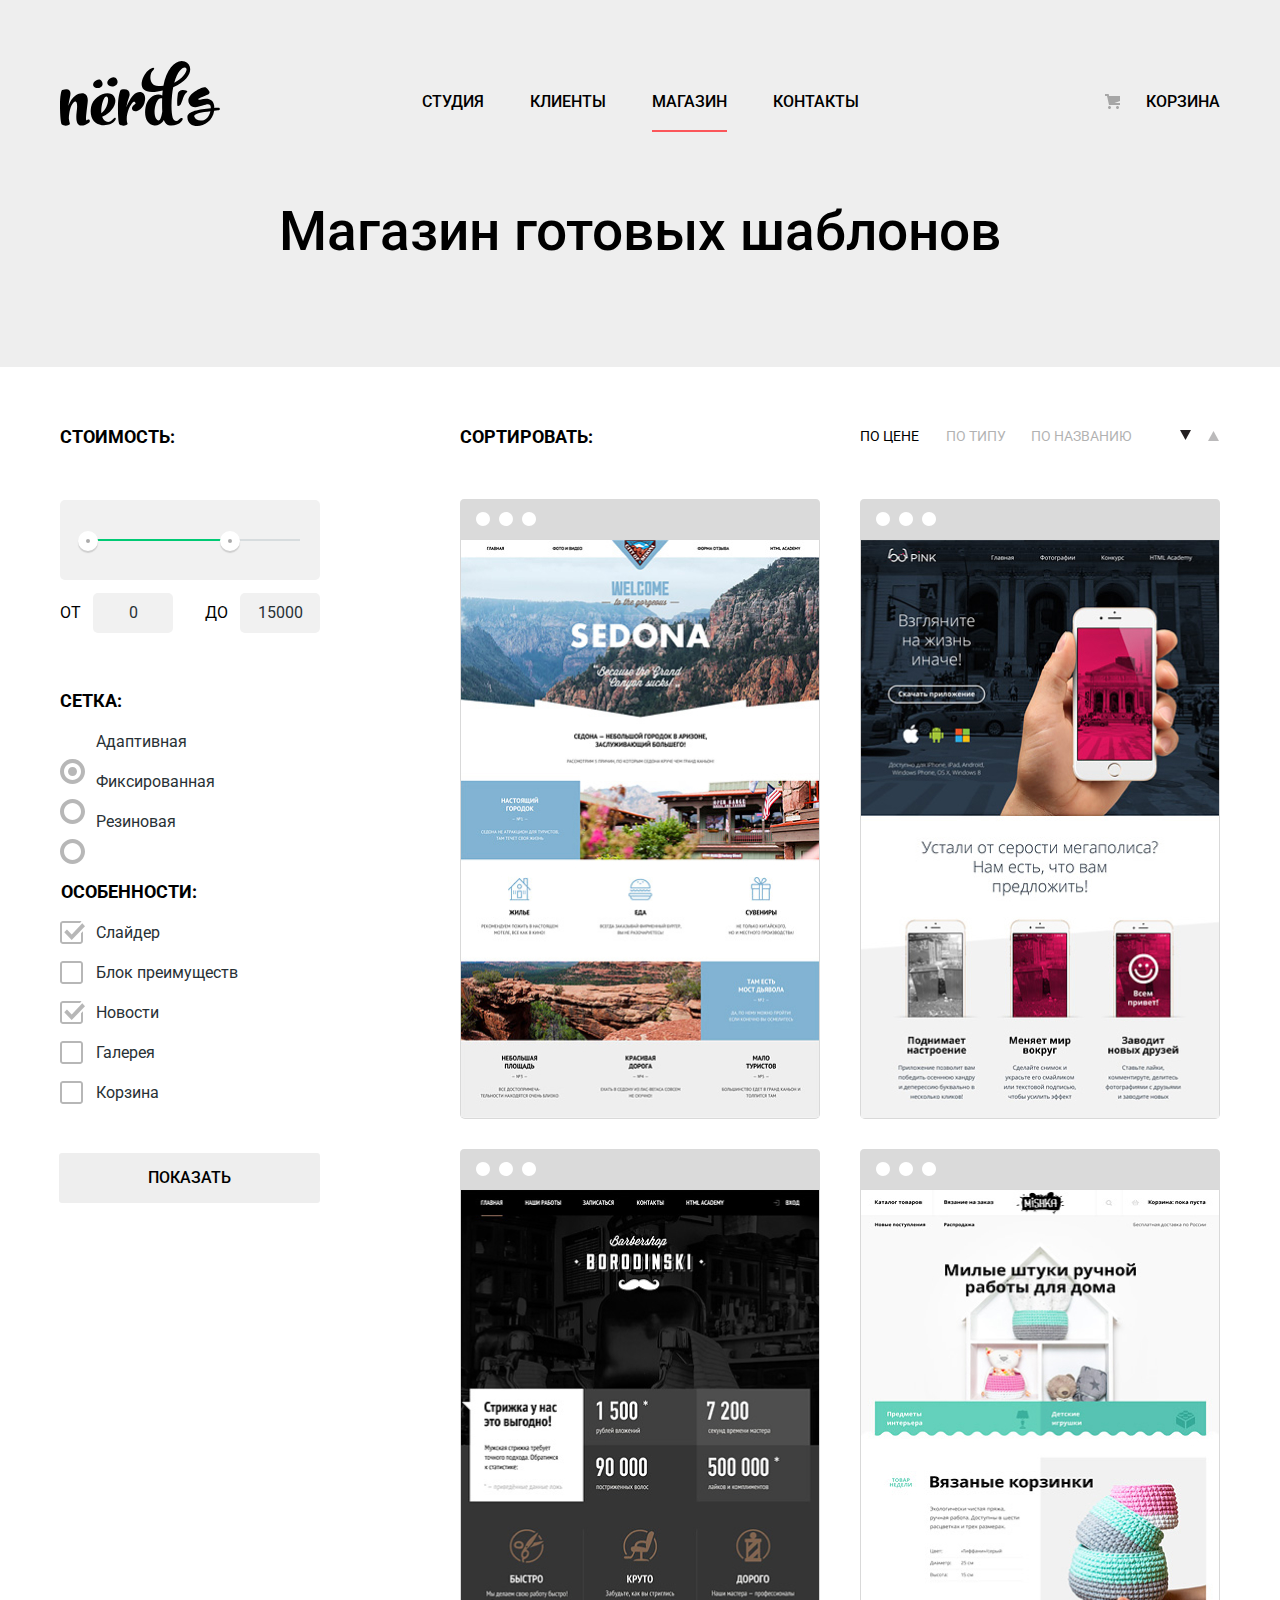
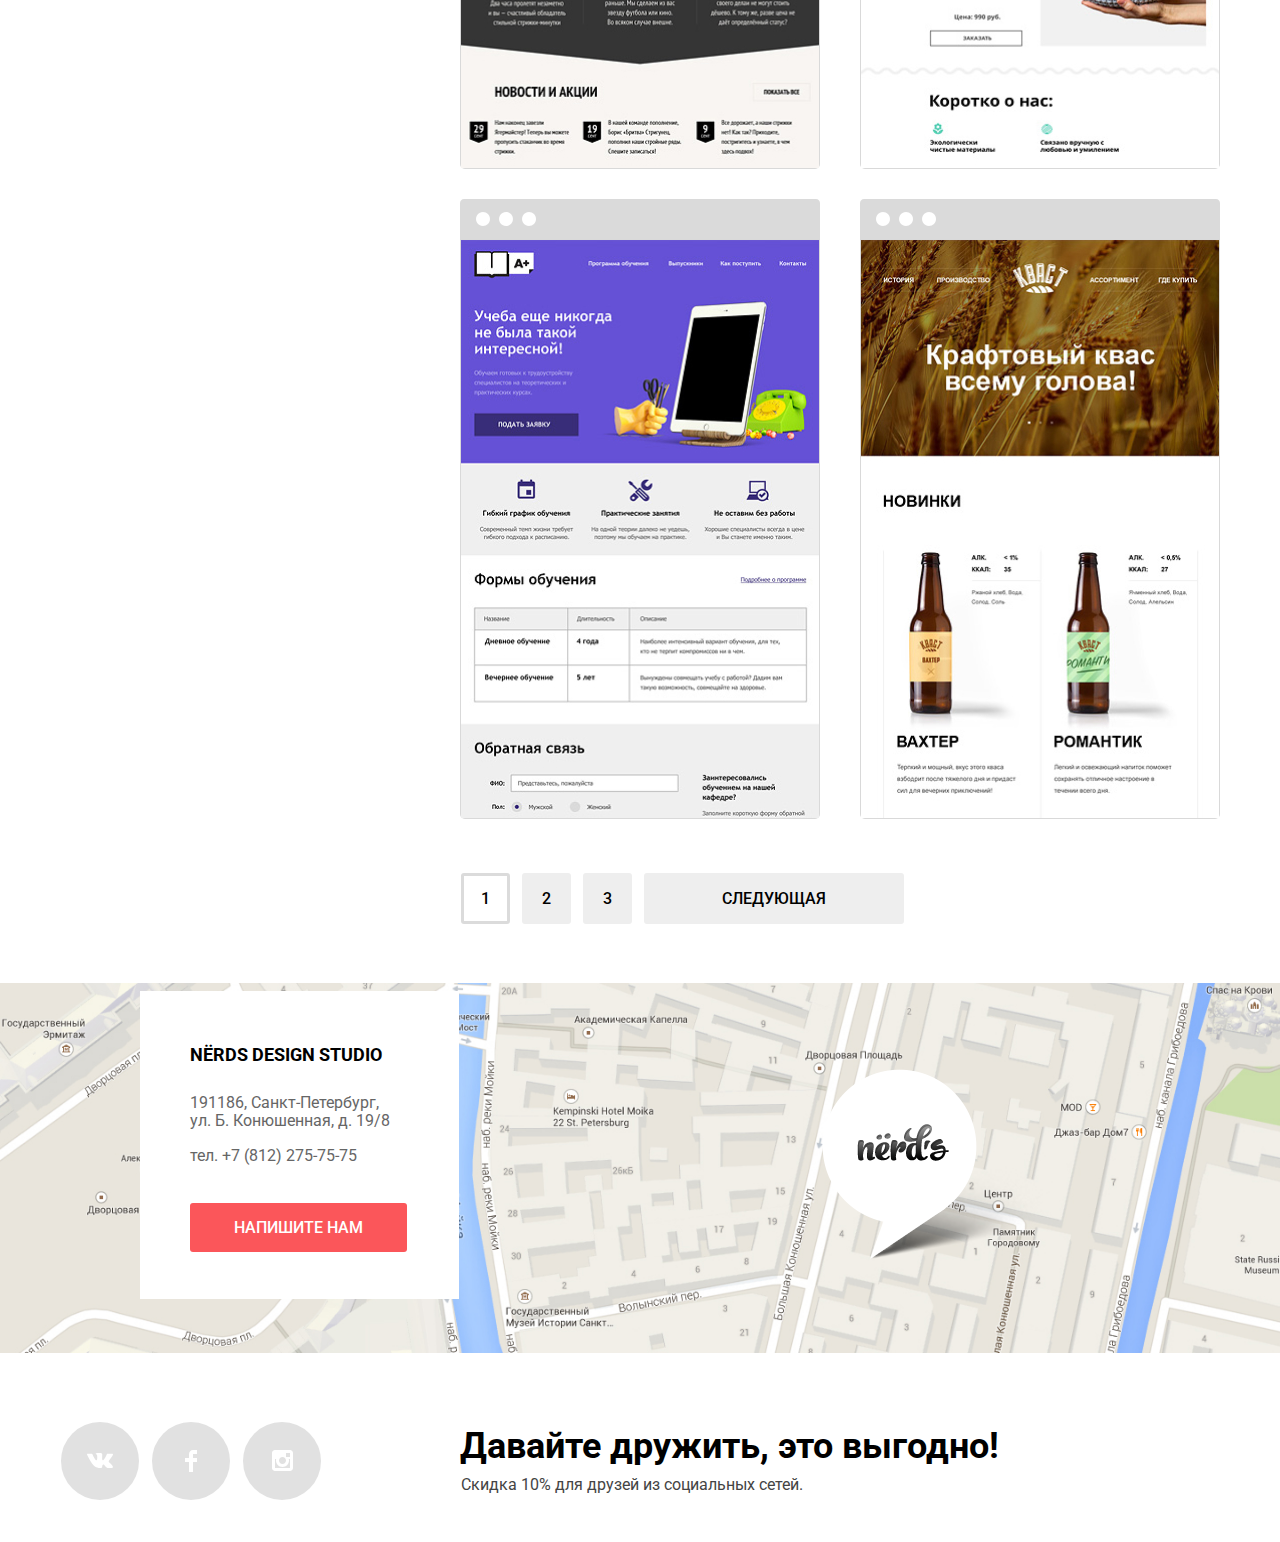
==== catalog.html @ 46434122 "Опять правки" ====
<!DOCTYPE html>
<html class="page" lang="ru">

<head>
  <meta charset="utf-8" />
  <title>HTML Academy: Нёрдс</title>
  <link href="https://fonts.googleapis.com/css2?family=Roboto:wght@400;500;700&display=swap" rel="stylesheet">
  <link rel="stylesheet" href="css/normalize.css">
  <link rel="stylesheet" href="css/style.css">
</head>

<body class="page-body">
  <header class="main-header">
    <div class="main-navigation-container">
      <nav class="main-navigation">
        <a href="index.html " class="main-logo">
          <img src="img/nerds-logo.svg" class="main-logo-item" alt="Логотип дизайн студии Нёрдс" />
        </a>
        <ul class="nav-list">
          <li><a href="index.html" class="nav-item">Студия</a></li>
          <li><a href="blank.html" class="nav-item">Клиенты</a></li>
          <li><a href="catalog.html" class="nav-item active">Магазин</a></li>
          <li><a href="blank.html" class="nav-item">Контакты</a></li>
        </ul>
        <ul class="basket">
          <li><img src="img/cart-icon.svg" width="15" height="15" alt="Иконка корзины" class="basket-ikon" /></li>
          <li><a href="https://blank.html/" class="basket-href">Корзина</a></li>
        </ul>
      </nav>
    </div>
  </header>
  <main class="catalog-content">
    <div class="magasine-header-container">
      <h1 class="magasine-header">Магазин готовых шаблонов</h1>
    </div>
    <div class="catalog-container">
      <section class="price">
        <form action="https://echo.htmlacademy.ru/courses" method="get" class="price-container">
          <fieldset class="price-range-container">
            <legend>Стоимость:</legend>
            <div class="range-filter">
              <div class="range-controls">
                <div class="scale">
                  <div class="bar"></div>
                </div>
                <div class="toggle toggle-min" tabindex="0"></div>
                <div class="toggle toggle-max" tabindex="0"></div>
              </div>
              <div class="price-controls">
                <label class="min-price">
                  от <input type="number" name="min-price" value="0">
                </label>
                <label class="max-price">
                  до <input type="number" name="max-price" value="15000">
                </label>
              </div>
            </div>
          </fieldset>
          <fieldset class="grid-choise-container">
            <legend>Сетка:</legend>
            <label class="radio adaptive">
              <input type="radio" name="grid-choise" value="adaptive" class="radio-input" checked>
              <span class="radio-button adaptive"></span>
              Адаптивная
            </label>
            <label class="radio fixed">
              <input type="radio" name="grid-choise" value="fixed" class="radio-input">
              <span class="radio-button fixed"></span>
              Фиксированная
            </label>
            <label class="radio rubber">
              <input type="radio" name="grid-choise" value="rubber" class="radio-input">
              <span class="radio-button rubber"></span>
              Резиновая
            </label>
          </fieldset>
          <fieldset class="features-checkbox-container">
            <legend>Особенности:</legend>
            <label class="check">
              <input type="checkbox" name="slider" class="check_input" checked>
              <span class="check-box slider"></span>
              Слайдер
            </label>
            <label class="check">
              <input type="checkbox" name="block-advantages" class="check_input">
              <span class="check-box advantages"></span>
              Блок преимуществ
            </label>
            <label class="check">
              <input type="checkbox" name="news" class="check_input" checked>
              <span class="check-box news"></span>
              Новости
            </label>
            <label class="check">
              <input type="checkbox" name="gallery" class="check_input">
              <span class="check-box gallery"></span>
              Галерея
            </label>
            <label class="check">
              <input type="checkbox" name="cart-basket" class="check_input">
              <span class="check-box cart-basket"></span>
              Корзина
            </label>
          </fieldset>
          <button type="submit" class="sorting-show-button">Показать</button>
        </form>
      </section>
      <section class="sorting">
        <h2>Сортировать:</h2>
        <ul class="sorting-list">
          <li class="sorting-item aa">
            <a href="#" class="sorting-a active">По цене</a>
          </li>
          <li class="sorting-item bb">
            <a href="#">По типу</a>
          </li>
          <li class="sorting-item cc">
            <a href="#">По названию</a>
          </li>
          <li class="sorting-item to-down">
            <a href="#" class="sorting-a active">
              <svg width="11" height="10" viewBox="0 0 11 10" fill="none" xmlns="http://www.w3.org/2000/svg">
                <path d="M5.5 10L0 0H11" fill="#231F20" />
              </svg>
            </a>
          </li>
          <li class="sorting-item to-up">
            <a href="#">
              <svg width="11" height="10" viewBox="0 0 11 10" fill="none" xmlns="http://www.w3.org/2000/svg">
                <path d="M5.5 0L0 10H11L5.5 0Z" fill="#231F20" />
              </svg>
            </a>
          </li>
        </ul>
      </section>
      <section class="product">
        <h2 class="visually-hidden">Продукты</h2>
        <ul class="product-list">
          <li class="product-item">
            <a href="#">
              <img src="img/img-sedona1.jpg" width="359" height="578" alt="Sedona">
            </a>
            <div class="buy-bar">
              <a href="#" class="product-name-a">
                <h3>Sedona</h3>
              </a>
              <p>Информационный сайт<br> для туристов</p>
              <a href="#" class="button-buy">9900 &#8381</a>
            </div>
          </li>
          <li class="product-item">
            <a href="#">
              <img src="img/img-pink1.jpg" width="358" height="578" alt="Pink">
            </a>
            <div class="buy-bar">
              <a href="#" class="product-name-a">
                <h3>Pink</h3>
              </a>
              <p>Продуктовый лендинг<br>приложения для iOS и Android</p>
              <a href="#" class="button-buy">9900 &#8381</a>
            </div>
          </li>
          <li class="product-item">
            <a href="#">
              <img src="img/img-barbershop1.jpg" width="358" height="578" alt="Borodinski">
            </a>
            <div class="buy-bar">
              <a href="#" class="product-name-a">
                <h3>Borodinski</h3>
              </a>
              <p>Сайт салона красоты.<br>Для мужчин, да.</p>
              <a href="#" class="button-buy">9900 &#8381</a>
            </div>
          </li>
          <li class="product-item">
            <a href="#">
              <img src="img/img-mishka1.jpg" width="359" height="578" alt="Mishka">
            </a>
            <div class="buy-bar">
              <a href="#" class="product-name-a">
                <h3>Mishka</h3>
              </a>
              <p>Интернет-магазин <br>вязаных игрушек</p>
              <a href="#" class="button-buy">9900 &#8381</a>
            </div>
          </li>
          <li class="product-item">
            <a href="#">
              <img src="img/img-aplus1.jpg" width="359" height="578" alt="Aplus">
            </a>
            <div class="buy-bar">
              <a href="#" class="product-name-a">
                <h3>Aplus</h3>
              </a>
              <p>Лендинг курсов повышения<br> квалификации</p>
              <a href="#" class="button-buy">9900 &#8381</a>
            </div>
          </li>
          <li class="product-item">
            <a href="#">
              <img src="img/img-kvast1.jpg" width="359" height="578" alt="Kvast">
            </a>
            <div class="buy-bar">
              <a href="#" class="product-name-a">
                <h3>Kvast</h3>
              </a>
              <p>Промо-сайт производителя<br>крафтового кваса</p>
              <a href="#" class="button-buy">9900 &#8381</a>
            </div>
          </li>
        </ul>
        <ul class="pagination">
          <li class="page-nav-item active"><a>1</a></li>
          <li class="page-nav-item"><a href="#">2</a></li>
          <li class="page-nav-item"><a href="#">3</a></li>
          <li class="page-nav-item-next"><a href="#">Следующая</a></li>
        </ul>
      </section>
    </div>
  </main>
  <footer class="main-footer">
    <div class="map">
      <img src="img/map.jpg" alt="map" class="map-item">
      <img src="img/map-marker.png" alt="map-marker" class="map-marker">
      <div class="address-card">
        <h4>NЁRDS DESIGN STUDIO</h4>
        <p>191186, Санкт-Петербург,<br>ул. Б. Конюшенная, д. 19/8</p>
        <p class="adress-kard-p-position">тел. +7 (812) 275-75-75</p>
        <a href="#" class="adress-btn" name="adress-btn">Напишите нам</a>
      </div>
    </div>
    <div class="footer-container">
      <ul class="social">
        <li class="social-item">
          <a href="https://vk.com/" class="a-btn-soc"><img src="img/vk-icon.svg" class="a-btn-soc-icon"
              alt="vk_logo" /></a>
        </li>
        <li class="social-item">
          <a href="https://ru-ru.facebook.com/" class="a-btn-soc"><img src="img/fb-icon.svg" class="a-btn-soc-icon"
              alt="facebook" /></a>
        </li>
        <li class="social-item">
          <a href="https://www.instagram.com/" class="a-btn-soc"><img src="img/insta-icon.svg" class="a-btn-soc-icon"
              alt="instagram" /></a>
        </li>
      </ul>
      <div class="stuff">
        <p class="stuff-high">Давайте дружить, это выгодно!</p>
        <p class="stuff-low">Скидка 10% для друзей из социальных сетей.</p>
      </div>
    </div>
  </footer>
  <section class="modal-window">
    <h3>Напишите нам</h3>
    <form action="https://echo.htmlacademy.ru/courses" method="post" class="form-container">
      <label class="labelform name">
        Ваше имя:<input type="text" name="username" id="username-field" placeholder="Имя Фамилия"
          class="field name-field">
      </label>
      <label class="labelform email">
        Ваш email:<input type="email" name="user-email" id="user-email-field" placeholder="email@example.com"
          class="field mail-field">
      </label>
      <label class="labelform message">
        Текст письма:<textarea name="message" id="message-field" placeholder="В свободной форме"
          class="field message-field"></textarea>
      </label>
      <input type="submit" value="отправить" class="submit-button">
    </form>
    <button type="button" class="close-modal-button" aria-label="Закрыть"><img src="img/close-modal.svg"></button>
  </section>
</body>

</html>
---- css/style.css ----
:root {
  /*background color*/
  --main-background: #eeeeee;
  /*text-color*/
  --black-text: #000000;
  --white-text: #ffffff;
  --gray-text: #283136;
  --gray-text-product: #666666;
  --footer-text-p: #444444;

  /*special-colors*/
  --text-guidance: #fb565a;
  --main-logo-pressed: #a6a6a6;
  --catalog-button-guidance: #dfdfdf;
  --catalog-button-pressed: #d5d5d5;
  --logo-color-pressed: #a6a6a6;
  --product-background: #f2f2f2;
  --buy-bar-color: #4d4d4d;
  --range-line-color: #d7dcdf;

  /*Buttons*/

  --button-web: #fb565a;
  --web-order-btn-guidance: #e74246;
  --web-order-btn-pressed: #d7373b;

  --button-app: #00ca74;
  --app-order-btn-guidance: #00bc6c;
  --app-order-btn-pressed: #00aa62;

  --button-pres: #efc849;
  --pres-order-btn-guidance: #eab534;
  --pres-order-btn-pressed: #e5a722;
}

body {
  margin: 0px;
  padding: 0px;
  font-family: "Roboto", Arial, sans-serif;
  font-size: 16px;
  line-height: 24px;
  font-weight: 400;
  color: var(--black-text);
}
.page {
  height: 100%;
}
.page-body {
  min-height: 100%;
  display: grid;
  grid-template-rows: min-content 1fr min-content;
  align-content: start;
}
.page a {
  text-decoration: none;
}
img {
  max-width: 100%;
  height: auto;
}
.visually-hidden {
  position: absolute;
  width: 1px;
  height: 1px;
  margin: -1px;
  border: 0;
  padding: 0;
  white-space: nowrap;
  -webkit-clip-path: inset(100%);
  clip-path: inset(100%);
  clip: rect(0 0 0 0);
  overflow: hidden;
}

/*Header, navigation*/
.main-navigation {
  font-weight: 500;
  font-size: 16px;
  line-height: 30px;
  text-transform: uppercase;
  background-color: var(--main-background);
  display: flex;
  justify-content: space-between;
  align-items: center;
  width: 1160px;
  margin: 0 auto;
  padding: 0 10px;
  padding-top: 60px;
}
.main-navigation-container {
  background-color: var(--main-background);
}
.nav-list {
  position: relative;
  left: -22px;
  list-style: none;
  margin-top: 23px;
  padding: 0;
  display: flex;
  justify-content: space-between;
  align-items: center;
  width: 437px;
}
.basket {
  position: relative;
  top: 4px;
  list-style: none;
  margin: 0;
  padding: 0;
  display: flex;
  justify-content: space-between;
  width: 115px;
}
.basket-ikon {
  position: relative;
  top: 2px;
  max-width: 100%;
}
.nav-list a,
.basket a {
  color: var(--black-text);
}

.nav-list a:hover,
.nav-list a:focus,
.basket a:hover,
.basket a:focus {
  color: var(--text-guidance);
}
.nav-list a:active,
.basket a:active {
  cursor: default;
  mix-blend-mode: normal;
  opacity: 0.3;
  color: var(--black-text);
}
.nav-item.active {
  border-bottom: 2px solid var(--text-guidance);
  padding-bottom: 19px;
}
/*Slider*/
.slider-list {
  display: grid;
  grid-template-rows: 1fr;
  width: 1160px;
  margin: 0 auto;
  padding: 0px;
  margin-bottom: 6px;
}
.slider-container {
  background-color: var(--main-background);
  padding-bottom: 80px;
}
.slider-item {
  list-style: none;
  position: relative;
  display: none;
}
.slider-item.current {
  display: block;
}
.first-slide {
  position: absolute;
  top: -10px;
  left: 397px;
  z-index: 0;
  width: 760px;
  height: 431px;
  background-image: url("../img/nerds-index-slide1.png");
  background-repeat: no-repeat;
}
.second-slide {
  position: absolute;
  top: -11px;
  left: 397px;
  z-index: 0;
  width: 760px;
  height: 431px;
  background-image: url("../img/nerds-index-slide2.png");
  background-repeat: no-repeat;
  overflow: hidden;
}
.third-slide {
  position: absolute;
  top: -10px;
  left: 397px;
  z-index: 0;
  width: 760px;
  height: 431px;
  background-image: url("../img/nerds-index-slide3.png");
  background-repeat: no-repeat;
  overflow: hidden;
}
.slider-item h3 {
  position: relative;
  top: 13px;
  z-index: 1;
  font-weight: 500;
  font-size: 55px;
  line-height: 55px;
  margin-bottom: 25px;
}
.slider-item.second p {
  position: relative;
  top: 26px;
}
.slider-item.third p {
  position: relative;
  top: 26px;
}
.slider-item p {
  position: relative;
  top: 15px;
  z-index: 1;
  font-weight: normal;
  font-size: 16px;
  line-height: 24px;
  color: var(--gray-text);
  margin-bottom: 55px;
}
.more-info-slider-btn {
  position: relative;
  top: 10px;
  z-index: 1;
  font: inherit;
  text-align: center;
  color: var(--white-text);
  vertical-align: middle;
  background-color: var(--button-web);
  border: none;
  border-radius: 3px;
  text-transform: uppercase;
  outline: none;
  font-weight: 500;
  font-size: 16px;
  line-height: 18px;
  padding: 16px 54px;
}
.more-info-slider-btn:hover,
.more-info-slider-btn:focus {
  background-color: var(--web-order-btn-guidance);
}

.more-info-slider-btn:active {
  cursor: default;
  background-color: var(--web-order-btn-pressed);
  box-shadow: inset 0px 3px 0px rgba(0, 1, 1, 0.1);
  color: rgba(255, 255, 255, 0.3);
}
.buttons-slider-container {
  width: 88px;
  margin-left: 676px;
  display: flex;
  justify-content: space-between;
  position: relative;
  top: -16px;
  left: 232px;
}
.button-slider {
  width: 18px;
  height: 18px;
  border-radius: 50%;
  background-color: white;
  border: 1px solid white;
  position: relative;
  outline: none;
}
.checked-button {
  border: 2px solid #c1c1c1;
  border-radius: 50%;
  width: 4px;
  height: 4px;
  position: absolute;
  top: 4px;
  left: 4px;
  display: none;
}
.checked-button.current {
  display: block;
}
/*Main-container*/
.main-container {
  width: 1160px;
  margin: 0 auto;
  padding: 0 10px;
}
/*Services*/
.services {
  margin-top: 80px;
  margin-bottom: 93px;
}
.services-list {
  list-style: none;
  display: grid;
  grid-template-columns: 1fr 1fr 1fr;
  column-gap: 70px;
  padding-left: 0px;
  margin: 0;
  padding: 0;
}
.services-item {
  text-align: left;
}
.services-item.img2 {
  margin-left: -10px;
}
.services-item.img3 {
  margin-left: -20px;
}
.services-item.img1::before {
  content: url("../img/illustration-11.jpg");
}
.services-item.img2::before {
  content: url("../img/illustration-21.jpg");
}
.services-item.img3::before {
  content: url("../img/illustration-31.jpg");
}
.services-item h3 {
  margin-top: 18px;
  font-size: 24px;
  line-height: 30px;
  text-transform: uppercase;
}
.services-item p {
  margin-top: -7px;
  margin-bottom: 44px;
  font-size: 16px;
  line-height: 24px;
  color: var(--gray-text);
}

.web-order-btn {
  font: inherit;
  text-align: center;
  color: var(--white-text);
  vertical-align: middle;
  background-color: var(--button-web);
  border: none;
  border-radius: 3px;
  text-transform: uppercase;
  outline: none;
  font-weight: 500;
  font-size: 16px;
  line-height: 18px;
  padding: 16px 40px;
}

.web-order-btn:hover,
.web-order-btn:focus {
  background-color: var(--web-order-btn-guidance);
}

.web-order-btn:active {
  cursor: default;
  background-color: var(--web-order-btn-pressed);
  box-shadow: inset 0px 3px 0px rgba(0, 1, 1, 0.1);
  color: rgba(255, 255, 255, 0.3);
}

.app-order-btn {
  font: inherit;
  text-align: center;
  color: var(--white-text);
  vertical-align: middle;
  background-color: var(--button-app);
  border: none;
  border-radius: 3px;
  text-transform: uppercase;
  outline: none;
  font-weight: 500;
  font-size: 16px;
  line-height: 18px;
  padding: 16px 40px;
}
.app-order-btn:hover,
.app-order-btn:focus {
  background-color: var(--app-order-btn-guidance);
}

.app-order-btn:active {
  cursor: default;
  background-color: var(--app-order-btn-pressed);
  box-shadow: inset 0px 3px 0px rgba(0, 1, 1, 0.1);
  color: rgba(255, 255, 255, 0.3);
}

.pres-order-btn {
  font: inherit;
  text-align: center;
  color: var(--white-text);
  vertical-align: middle;
  background-color: var(--button-pres);
  border: none;
  border-radius: 3px;
  text-transform: uppercase;
  outline: none;
  font-weight: 500;
  font-size: 16px;
  line-height: 18px;
  padding: 16px 40px;
}
.pres-order-btn:hover,
.pres-order-btn:focus {
  background-color: var(--pres-order-btn-guidance);
}
.pres-order-btn:active {
  cursor: default;
  background-color: var(--pres-order-btn-pressed);
  box-shadow: inset 0px 3px 0px rgba(0, 1, 1, 0.1);
  color: rgba(255, 255, 255, 0.3);
}
/*About*/
.about {
  display: grid;
  grid-template-columns: 2fr 1fr;
  border-top: 2px solid var(--main-background);
  padding-top: 39px;
  margin-bottom: 56px;
  column-gap: 140px;
  width: 1158px;
}
.about-container.first {
  margin-top: -10px;
}
.about-content.heading {
  font-weight: 500;
  font-size: 45px;
  line-height: 45px;
}
.about-content.description {
  font-size: 16px;
  line-height: 24px;
  color: var(--gray-text);
  margin-top: -12px;
}
.about-content.order-list {
  font-size: 16px;
  line-height: 24px;
  text-transform: uppercase;
  color: var(--gray-text);
  font-weight: bold;
  margin-top: 40px;
}
.features-list {
  list-style: none;
  font-size: 16px;
  line-height: 24px;
  color: var(--gray-text);
  padding-left: 0px;
  margin-top: 23px;
}
.features-item {
  margin-top: 24px;
}

.features-item::before {
  content: url("../img/ul-line-index.svg");
  margin-right: 12px;
  position: relative;
  top: -5px;
}
.about-container img {
  margin-left: 2px;
}
.description-heading {
  font-weight: bold;
  font-size: 16px;
  line-height: 24px;
  text-transform: uppercase;
  margin-top: 30px;
  margin-left: 19px;
}
.description-term {
  font-size: 16px;
  line-height: 19px;
  color: var(--gray-text);
  margin-top: 10px;
}
.description-definition {
  font-weight: bold;
  font-size: 45px;
  line-height: 64px;
  margin-left: -1px;
}
.description-definition sup {
  font-size: 61%;
}
.description-term.one {
  margin-top: 11px;
  margin-left: 3px;
}
.description-definition.one {
  margin-left: 3px;
}
.description-list {
  display: flex;
  width: 360px;
  margin-top: 30px;
}
.des-list-cont {
  display: flex;
  flex-direction: column-reverse;
  margin-left: 0px;
  margin-right: 22px;
}
/*Companies*/
.companies {
  display: flex;
  justify-content: space-around;
  align-items: center;
  border-top: 2px solid var(--main-background);
  border-bottom: 2px solid var(--main-background);
  height: 180px;
  margin-bottom: 80px;
}
.border-element {
  width: 2px;
  height: 52px;
  background-color: var(--main-background);
}
.border-element.boone {
  position: relative;
  left: -3px;
}
.border-element.botwo {
  position: relative;
  left: -24px;
}
.border-element.bothree {
  position: relative;
  left: -22px;
}
.companies-item {
  opacity: 0.2;
}
.companies-item.academy {
  position: relative;
  top: 10px;
  left: 5px;
}
.companies-item.borodinski {
  position: relative;
  top: 4px;
  left: -13px;
}
.companies-item.pink {
  position: relative;
  top: 4px;
  left: -22px;
}
.companies-item.mishka {
  position: relative;
  top: 7px;
  left: -15px;
}
.companies-item:hover,
.companies-item:focus {
  opacity: 1;
}
.companies-item:active {
  opacity: 0.1;
}
/*Footer*/
.main-footer {
  margin: 0 auto;
}
.footer-container {
  width: 1160px;
  display: grid;
  grid-template-columns: 1fr 2fr;
  margin: 0 auto;
}
.map {
  position: relative;
  justify-self: center;
  padding: 0px;
  width: 100%;
  margin: 0 auto;
}
.map-marker {
  position: absolute;
  left: 822px;
  top: 86px;
}
.address-card {
  position: absolute;
  left: 140px;
  bottom: 61px;
  width: 319px;
  height: 308px;
  background-color: var(--white-text);
}
.address-card h4 {
  font-weight: bold;
  font-size: 18px;
  line-height: 30px;
  text-transform: uppercase;
  margin-top: 49px;
  margin-left: 50px;
  margin-top: 49px;
}
.address-card p {
  font-weight: normal;
  font-size: 16px;
  line-height: 18px;
  color: var(--gray-text-product);
  margin-left: 50px;
  margin-top: 17px;
}
.adress-kard-p-position {
  margin-bottom: 51px;
}
.adress-btn {
  border-radius: 3px;
  background-color: var(--button-web);
  color: var(--white-text);
  font-weight: 500;
  font-size: 16px;
  line-height: 18px;
  padding: 15px 44px;
  text-transform: uppercase;
  margin-left: 50px;
}
.adress-btn:hover,
.adress-btn:focus {
  background-color: var(--web-order-btn-guidance);
}
.adress-btn:active {
  cursor: default;
  background-color: var(--web-order-btn-pressed);
  box-shadow: inset 0px 3px 0px rgba(0, 1, 1, 0.1);
  color: rgba(255, 255, 255, 0.3);
}
.social {
  list-style: none;
  padding: 0 10px;
  display: flex;
  width: 261px;
  position: relative;
  left: -9px;
  top: 46px;
}
.a-btn-soc {
  border-radius: 50%;
  background: linear-gradient(0deg, #e1e1e1, #e1e1e1), #ffffff;
  display: flex;
  width: 78px;
  height: 78px;
  justify-content: center;
  margin-right: 13px;
}
.a-btn-soc-icon {
  margin: auto;
}
.a-btn-soc:hover,
.a-btn-soc:focus {
  background: linear-gradient(0deg, #e74246, #e74246), #ffffff;
}
.a-btn-soc:active {
  background: linear-gradient(0deg, #d7373b, #d7373b), #ffffff;
  box-shadow: inset 0px 3px 0px rgba(0, 1, 1, 0.1);
}
.a-btn-soc:active .a-btn-soc-icon {
  opacity: 0.3;
}
.stuff {
  padding: 0 10px;
}
.stuff-high {
  font-weight: bold;
  font-size: 36px;
  line-height: 36px;
  margin-top: 68px;
  margin-left: 3px;
}
.stuff-low {
  font-weight: normal;
  font-size: 16px;
  line-height: 22px;
  color: var(--footer-text-p);
  margin-top: -26px;
  margin-left: 4px;
}
/*Modal*/
.modal-window {
  position: fixed;
  top: 15%;
  left: 472px;
  z-index: 20;
  width: 960px;
  height: 590px;
  font-family: inherit;
  background: #ffffff;
  box-shadow: 0px 20px 40px rgba(0, 0, 0, 0.4);
  display: none;
}
.form-container {
  display: flex;
  margin-left: 100px;
  margin-top: 56px;
  flex-wrap: wrap;
  width: 761px;
  height: 353px;
}
.modal-window h3 {
  position: relative;
  top: 19px;
  left: 100px;
  font-weight: bold;
  font-size: 45px;
  line-height: 53px;
}
.labelform {
  display: flex;
  flex-direction: column;
  font-weight: bold;
  font-size: 16px;
  line-height: 18px;
}
.labelform.email {
  position: relative;
  left: 40px;
}
.labelform.message {
  position: relative;
  top: 10px;
  left: 1px;
}
.field {
  border: 2px solid #d7dcde;
  box-sizing: border-box;
  border-radius: 3px;
  width: 360px;
  height: 50px;
}
.field:hover {
  background: #ffffff;
  border: 2px solid #b4b9bb;
  box-sizing: border-box;
  border-radius: 3px;
}
.field:focus {
  background: #ffffff;
  border: 2px solid #000000;
  box-sizing: border-box;
  border-radius: 3px;
  color: black;
}
.name-field {
  width: 360px;
  height: 50px;
  position: relative;
  top: 8px;
  padding-left: 14px;
}
.name-field:invalid {
  background: #ffffff;
  border: 2px solid #e74246;
  box-sizing: border-box;
  border-radius: 3px;
}
.mail-field {
  position: relative;
  top: 9px;
  width: 360px;
  height: 50px;
  padding-left: 14px;
}
.mail-field:invalid {
  background: #ffffff;
  border: 2px solid #e74246;
  box-sizing: border-box;
  border-radius: 3px;
}
.message-field {
  position: relative;
  top: 9px;
  width: 760px;
  height: 118px;
  resize: none;
  padding-top: 14px;
  padding-left: 14px;
}
.field::placeholder {
  font-family: inherit;
  font-style: normal;
  font-weight: normal;
  font-size: 16px;
  line-height: 18px;
  color: var(--footer-text-p);
  opacity: 0.5;
}
.field:focus::placeholder {
  opacity: 1;
}
.submit-button {
  border-radius: 3px;
  background-color: var(--button-web);
  color: var(--white-text);
  font-weight: 500;
  font-size: 16px;
  line-height: 18px;
  text-transform: uppercase;
  outline: none;
  border: none;
  width: 259px;
  height: 50px;
  position: relative;
  top: 34px;
  left: 1px;
}
.submit-button:hover,
.submit-button:focus {
  background-color: var(--web-order-btn-guidance);
  outline: none;
}
.submit-button:active {
  cursor: default;
  background-color: var(--web-order-btn-pressed);
  box-shadow: inset 0px 3px 0px rgba(0, 1, 1, 0.1);
  color: rgba(255, 255, 255, 0.3);
  outline: none;
}
.close-modal-button {
  position: absolute;
  top: 72px;
  right: 84px;
  width: 33px;
  height: 33px;
  background-color: transparent;
  border: 0;
  cursor: pointer;
  outline: none;
}
.close-modal-button img {
  width: 33px;
  height: 33px;
  opacity: 0.3;
}
.close-modal-button img:hover,
.close-modal-button img:focus {
  opacity: 1;
}
.close-modal-button img:active {
  opacity: 0.1;
}
/*Catalog*/
.magasine-header-container {
  background-color: var(--main-background);
  padding-top: 68px;
  padding-bottom: 108px;
  margin-bottom: 58px;
}
.magasine-header {
  background-color: var(--main-background);
  text-align: center;
  width: 1160px;
  margin: 0 auto;
  font-weight: 500;
  font-size: 55px;
  line-height: 55px;
}
.catalog-container {
  display: grid;
  grid-template-areas:
     "price sorting"
     "price product";
  grid-template-columns: min-content 1fr;
  align-content: start;
  width: 1160px;
  margin: 0 auto;
}
/*Price&flex*/
.price {
  grid-area: price;
  width: 260px;
}
.price-container {
  display: flex;
  flex-direction: column;
}
.grid-choise-container {
  display: flex;
  flex-direction: column;
}
.features-checkbox-container {
  display: flex;
  flex-direction: column;
  align-items: flex-start;
  justify-content: space-between;
}
/*Range*/
.price-range-container {
  margin: 0;
  padding: 0;
  border: none;
}
.range-filter {
  width: 260px;
  margin-top: 49px;
}
.price-range-container legend {
  font-size: 18px;
  line-height: 24px;
  text-transform: uppercase;
  font-weight: 700;
}
.range-controls {
  position: relative;
  top: 2px;
  height: 41px;
  background-color: #f1f1f1;
  border-radius: 5px;
  margin-bottom: 16px;
  padding-top: 39px;
  padding-right: 20px;
  padding-left: 20px;
}
.range-controls .scale {
  height: 2px;
  background: #d7dcde;
}
.range-controls .bar {
  width: 70%;
  height: 2px;
  background: #00ca74;
}
.range-controls .toggle {
  position: absolute;
  top: 31px;
  left: 0;
  width: 4px;
  height: 4px;
  padding: 0;
  border: 8px solid #ffffff;
  background-color: #ababab;
  border-radius: 50%;
  box-shadow: 0 2px 1px 0 #cfcfcf;
  cursor: pointer;
}
.range-controls .toggle-min {
  left: 18px;
}

.range-controls .toggle-max {
  left: 160px;
}
.price-controls label {
  text-transform: uppercase;
  font-family: inherit;
  font-size: 16px;
  margin-top: -1px;
  margin-left: 0px;
}
.price-controls input {
  font-family: inherit;
  width: 60px;
  height: 20px;
  padding: 10px;
  padding-left: 18px;
  padding-right: 2px;
  margin-left: 8px;
  text-align: center;
  color: #283136;
  border: none;
  border-radius: 5px;
  background: #f1f1f1;
  font-weight: normal;
  font-size: 16px;
  line-height: 22px;
}
.price-controls {
  display: flex;
  justify-content: space-between;
}
/*Radio*/
.grid-choise-container {
  font-weight: normal;
  font-size: 16px;
  line-height: 19px;
  color: var(--gray-text);
  margin: 0;
  padding: 0;
  border: none;
  position: relative;
  top: 53px;
}
.grid-choise-container legend {
  text-transform: uppercase;
  font-weight: bold;
  font-size: 18px;
  line-height: 30px;
  color: var(--black-text);
}
.radio {
  margin-left: 36px;
  font-weight: normal;
  font-size: 16px;
  line-height: 19px;
  color: var(--gray-text);
}
.radio-input {
  position: absolute;
  width: 1px;
  height: 1px;
  overflow: hidden;
  clip: rect(0 0 0 0);
  padding-left: 30px;
}
.radio-button {
  width: 25px;
  height: 25px;
  opacity: 0.4;
  background-image: url(../img/radio-off.svg);
}
.radio-input:checked + .radio-button {
  background-image: url(../img/radio-on.svg);
}
.radio-input:focus + .radio-button {
  opacity: 1;
}
.radio-input:disabled + .radio-button {
  opacity: 0.1;
}
.radio.adaptive {
  margin-top: 16px;
}
.radio.fixed {
  margin-top: 21px;
}
.radio.rubber {
  margin-top: 21px;
}
.radio-button.adaptive {
  position: absolute;
  top: 43px;
  left: 0px;
}
.radio-button.fixed {
  position: absolute;
  left: 0px;
  top: 83px;
}
.radio-button.rubber {
  position: absolute;
  top: 123px;
  left: 0;
}
/*Check-box*/
.features-checkbox-container {
  font-weight: normal;
  font-size: 16px;
  line-height: 19px;
  color: var(--gray-text);
  padding: 0;
  border: none;
  margin-top: 99px;
  margin-left: 1px;
}
.features-checkbox-container legend {
  text-transform: uppercase;
  font-weight: bold;
  font-size: 18px;
  line-height: 30px;
  color: var(--black-text);
  margin-bottom: 16px;
}
.check {
  position: relative;
  font-weight: normal;
  font-size: 16px;
  line-height: 19px;
  color: var(--gray-text);
  margin-bottom: 21px;
  margin-left: 35px;
}
.check_input {
  position: absolute;
  width: 1px;
  height: 1px;
  overflow: hidden;
  clip: rect(0 0 0 0);
  padding-left: 30px;
}
.check-box {
  width: 23px;
  height: 23px;
  background-image: url(../img/checkbox-off.svg);
  opacity: 0.4;
  margin-left: -30px;
}
.check_input:checked + .check-box {
  background-image: url(../img/checkbox-on.svg);
  width: 25px;
}
.check-input:hover + .check-box {
  opacity: 1;
}
.check_input:focus + .check-box {
  opacity: 1;
}
.check_input:disabled + .check-box {
  opacity: 0.1;
}

.check-box.slider {
  position: absolute;
  left: -6px;
    top: -2px;
}
.check-box.advantages {
  position: absolute;
  left: -6px;
    top: -2px;
}
.check-box.news {
  position: absolute;
  left: -6px;
    top: -2px;
}
.check-box.gallery {
  position: absolute;
  left: -6px;
    top: -2px;
}
.check-box.cart-basket {
  position: absolute;
  left: -6px;
    top: -2px;
}

/*Sorting-show-button*/
.sorting-show-button {
  background-color: var(--main-background);
  color: var(--black-text);
  border-radius: 3px;
  font: inherit;
  text-align: center;
  vertical-align: middle;
  border: none;
  text-transform: uppercase;
  outline: none;
  font-weight: 500;
  font-size: 16px;
  line-height: 18px;
  padding: 16px 88px;
  margin-top: 30px;
  margin-left: -1px;
}
.sorting-show-button:hover,
.sorting-show-button:focus {
  background-color: var(--catalog-button-guidance);
}
.sorting-show-button:active {
  cursor: default;
  background-color: var(--catalog-button-pressed);
  box-shadow: inset 0px 3px 0px rgba(0, 1, 1, 0.1);
  mix-blend-mode: normal;
  opacity: 0.3;
}
/*Sorting*/
.sorting {
  grid-area: sorting;
  width: 759px;
  display: flex;
  justify-content: space-between;
  margin-left: 140px;
  margin-top: -18px;
}
.sorting h2 {
  text-transform: uppercase;
  font-weight: bold;
  font-size: 18px;
  line-height: 30px;
}
.sorting-list {
  list-style: none;
  display: flex;
  justify-content: space-between;
  width: 359px;
  margin-top: 17px;
}
.sorting-list h2 {
  text-transform: uppercase;
  font-weight: bold;
  font-size: 18px;
  line-height: 30px;
}
.sorting-item a {
  font-size: 14px;
  line-height: 18px;
  align-items: center;
  text-transform: uppercase;
  color: var(--black-text);
  mix-blend-mode: normal;
  opacity: 0.3;
}
.sorting-item a:hover,
.sorting-item a:focus {
  opacity: 0.6;
}
.sorting-item a:active {
  color: var(--black-text);
  opacity: 1;
}
.sorting-a.active {
  opacity: 1;
}
.sorting-item.bb {
  margin-left: -6px;
}
.sorting-item.cc {
  margin-left: -7px;
}
.sorting-item.to-down {
  position: relative;
  left: 15px;
  top: -1px;
}
/*Product*/
.product {
  grid-area: product;
  display: flex;
  justify-content: flex-end;
  flex-wrap: wrap;
}
.product-list {
  list-style: none;
  display: grid;
  grid-template-columns: 1fr 1fr;
  grid-gap: 40px;
  margin-bottom: 55px;
}
.product-item {
  position: relative;
  top: 56px;
  border: 1px solid rgba(0, 0, 0, 0.1);
  border-radius: 0 0 5px 5px;
  background-color: var(--product-background);
  width: 358px;
  margin-bottom: 30px;
}
.product-item img {
  display: block;
}
.product-item::before {
  content: url("../img/product-bar.svg");
  margin: 0px;
  width: 360px;
  position: absolute;
  top: -41px;
  left: -1px;
  opacity: 0.2;
}
.product-item:hover::before {
  opacity: 1;
}
.product-item:hover {
  box-shadow: 0px 6px 15px rgba(0, 1, 1, 0.25);
  border: none;
}
.button-buy {
  position: absolute;
  bottom: 42px;
  background-color: var(--button-web);
  border-radius: 3px;
  font: inherit;
  text-align: center;
  vertical-align: middle;
  border: none;
  text-transform: uppercase;
  outline: none;
  font-weight: 500;
  font-size: 16px;
  line-height: 18px;
  color: var(--white-text);
  text-align: center;
  text-transform: uppercase;
  padding: 17px 72px;
  margin-left: 80px;
  margin-right: 80px;
}
.button-buy:hover,
.button-buy:focus {
  background-color: var(--web-order-btn-guidance);
}
.button-buy:active {
  cursor: default;
  background-color: var(--web-order-btn-pressed);
  box-shadow: inset 0px 3px 0px rgba(0, 1, 1, 0.1);
}
.product-name-a {
  text-decoration: none;
  margin-top: 26px;
  color: var(--black-text);
  display: block;
  width: min-content;
  margin: auto;
}
.product-name-a:hover,
.product-name-a:focus {
  font-weight: bold;
  font-size: 18px;
  line-height: 30px;
  color: var(--text-guidance);
}
.product-name-a:active {
  font-weight: bold;
  font-size: 18px;
  line-height: 30px;
  color: rgba(0, 0, 0, 0.3);
}
.product-item:hover .buy-bar {
  display: block;
}
.buy-bar {
  position: absolute;
  top: 348px;
  left: -1px;
  width: 360px;
  height: 231px;
  background-color: var(--main-background);
  align-items: center;
  border-radius: 0 0 5px 5px;
  display: none;
}
.buy-bar h3 {
  font-weight: 700;
  font-size: 18px;
  line-height: 30px;
  text-align: center;
  text-transform: uppercase;
  margin-top: 26px;
  margin-bottom: 16px;
}
.buy-bar p {
  font-weight: normal;
  font-size: 16px;
  line-height: 18px;
  text-align: center;
  color: var(--gray-text-product);
}
.pagination {
  list-style: none;
  display: flex;
  justify-content: space-between;
  width: 443px;
  margin-top: 39px;
  margin-bottom: 72px;
  margin-right: auto;
  margin-left: 101px;
}
.page-nav-item a {
  background-color: var(--main-background);
  color: var(--black-text);
  align-items: center;
  text-align: center;
  text-transform: uppercase;
  font-weight: 500;
  font-size: 16px;
  line-height: 18px;
  border-radius: 3px;
  padding: 16px 20px;
}
.page-nav-item a:hover,
.page-nav-item a:focus {
  background-color: var(--catalog-button-guidance);
}
.page-nav-item a:active {
  background-color: var(--catalog-button-pressed);
  box-shadow: inset 0px 3px 0px rgba(0, 1, 1, 0.1);
  mix-blend-mode: normal;
  color: rgba(0, 1, 1, 0.3);
}
.page-nav-item.active a {
  background: rgba(0, 0, 0, 0.0001);
  border: 3px solid #dbdbdb;
  box-sizing: border-box;
  border-radius: 3px;
  padding: 13px 17px;
  align-items: center;
  text-align: center;
  text-transform: uppercase;
}
.page-nav-item-next a {
  background-color: var(--main-background);
  color: var(--black-text);
  align-items: center;
  text-align: center;
  text-transform: uppercase;
  font-weight: 500;
  font-size: 16px;
  line-height: 18px;
  border-radius: 3px;
  padding: 16px 78px;
}
.page-nav-item-next a:hover,
.page-nav-item-next a:focus {
  background-color: var(--catalog-button-guidance);
}
.page-nav-item-next a:active {
  background-color: var(--catalog-button-pressed);
  box-shadow: inset 0px 3px 0px rgba(0, 1, 1, 0.1);
  mix-blend-mode: normal;
  color: rgba(0, 1, 1, 0.3);
}
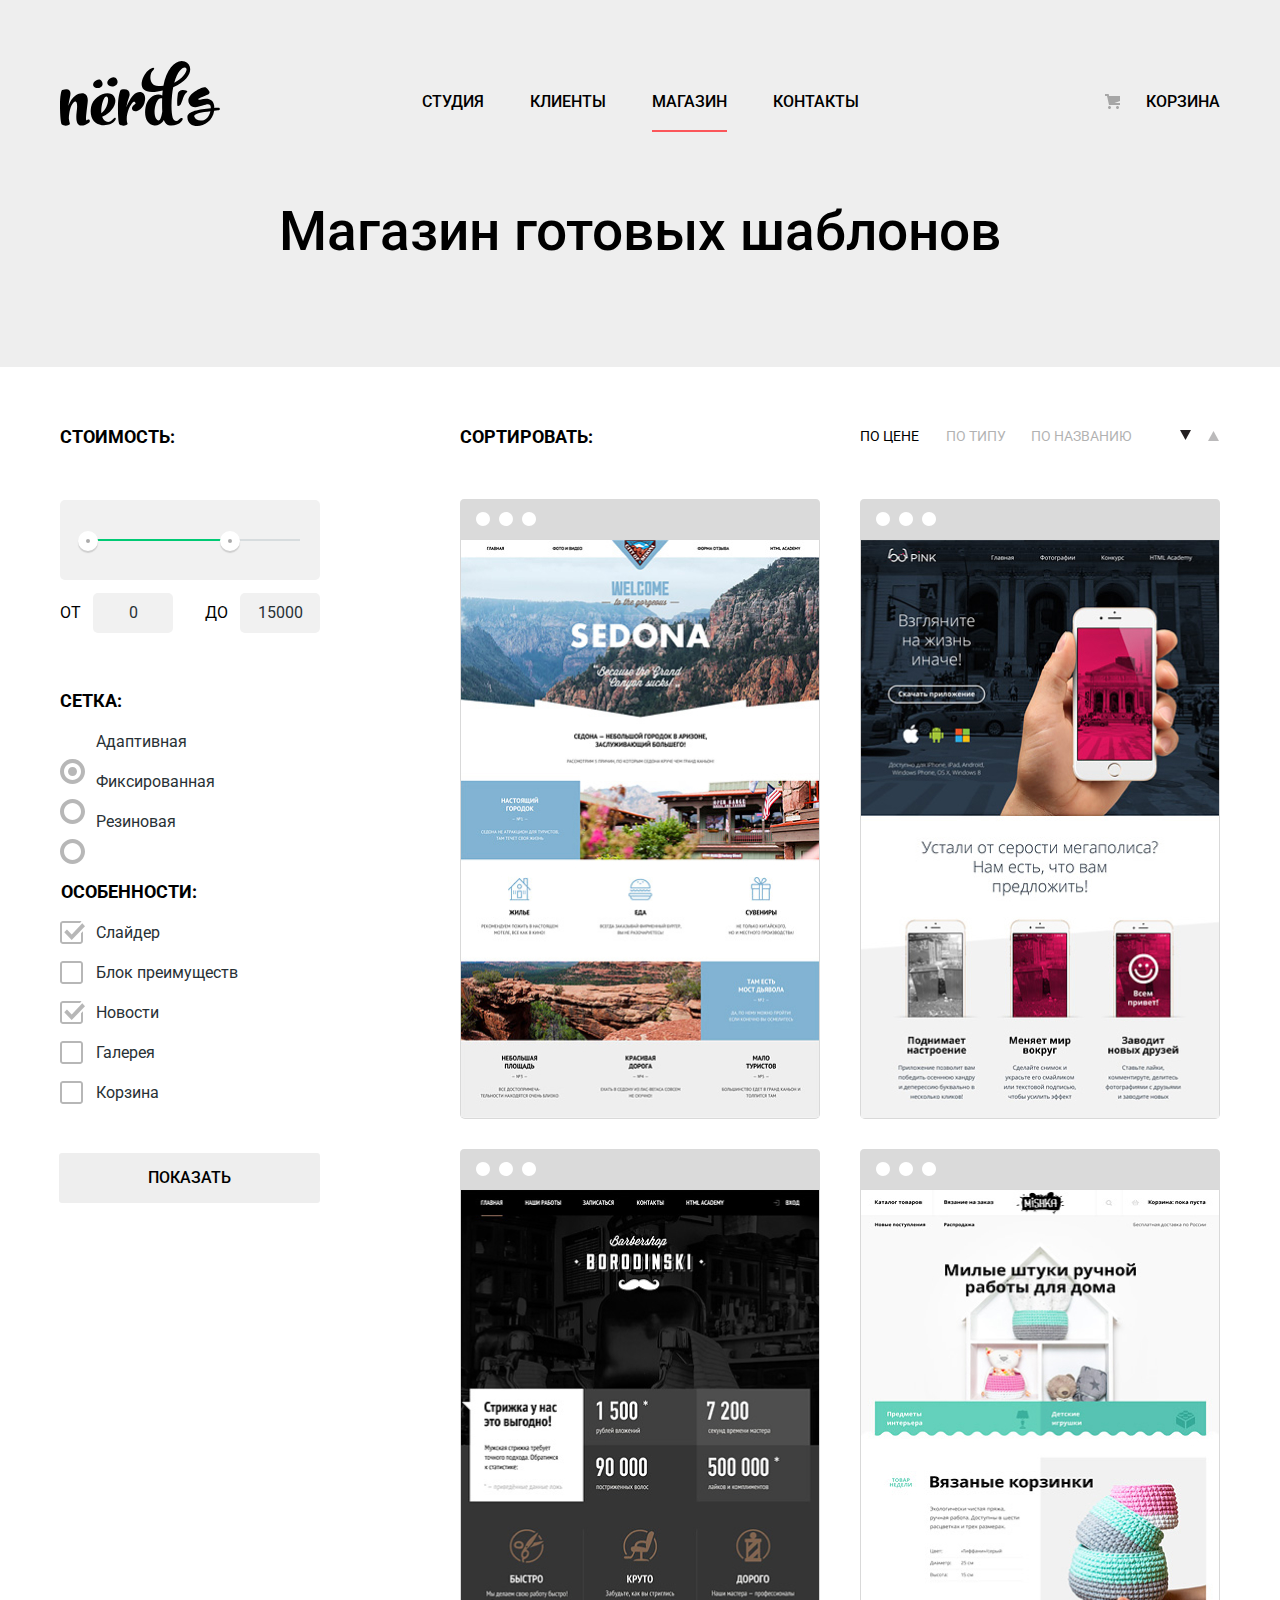
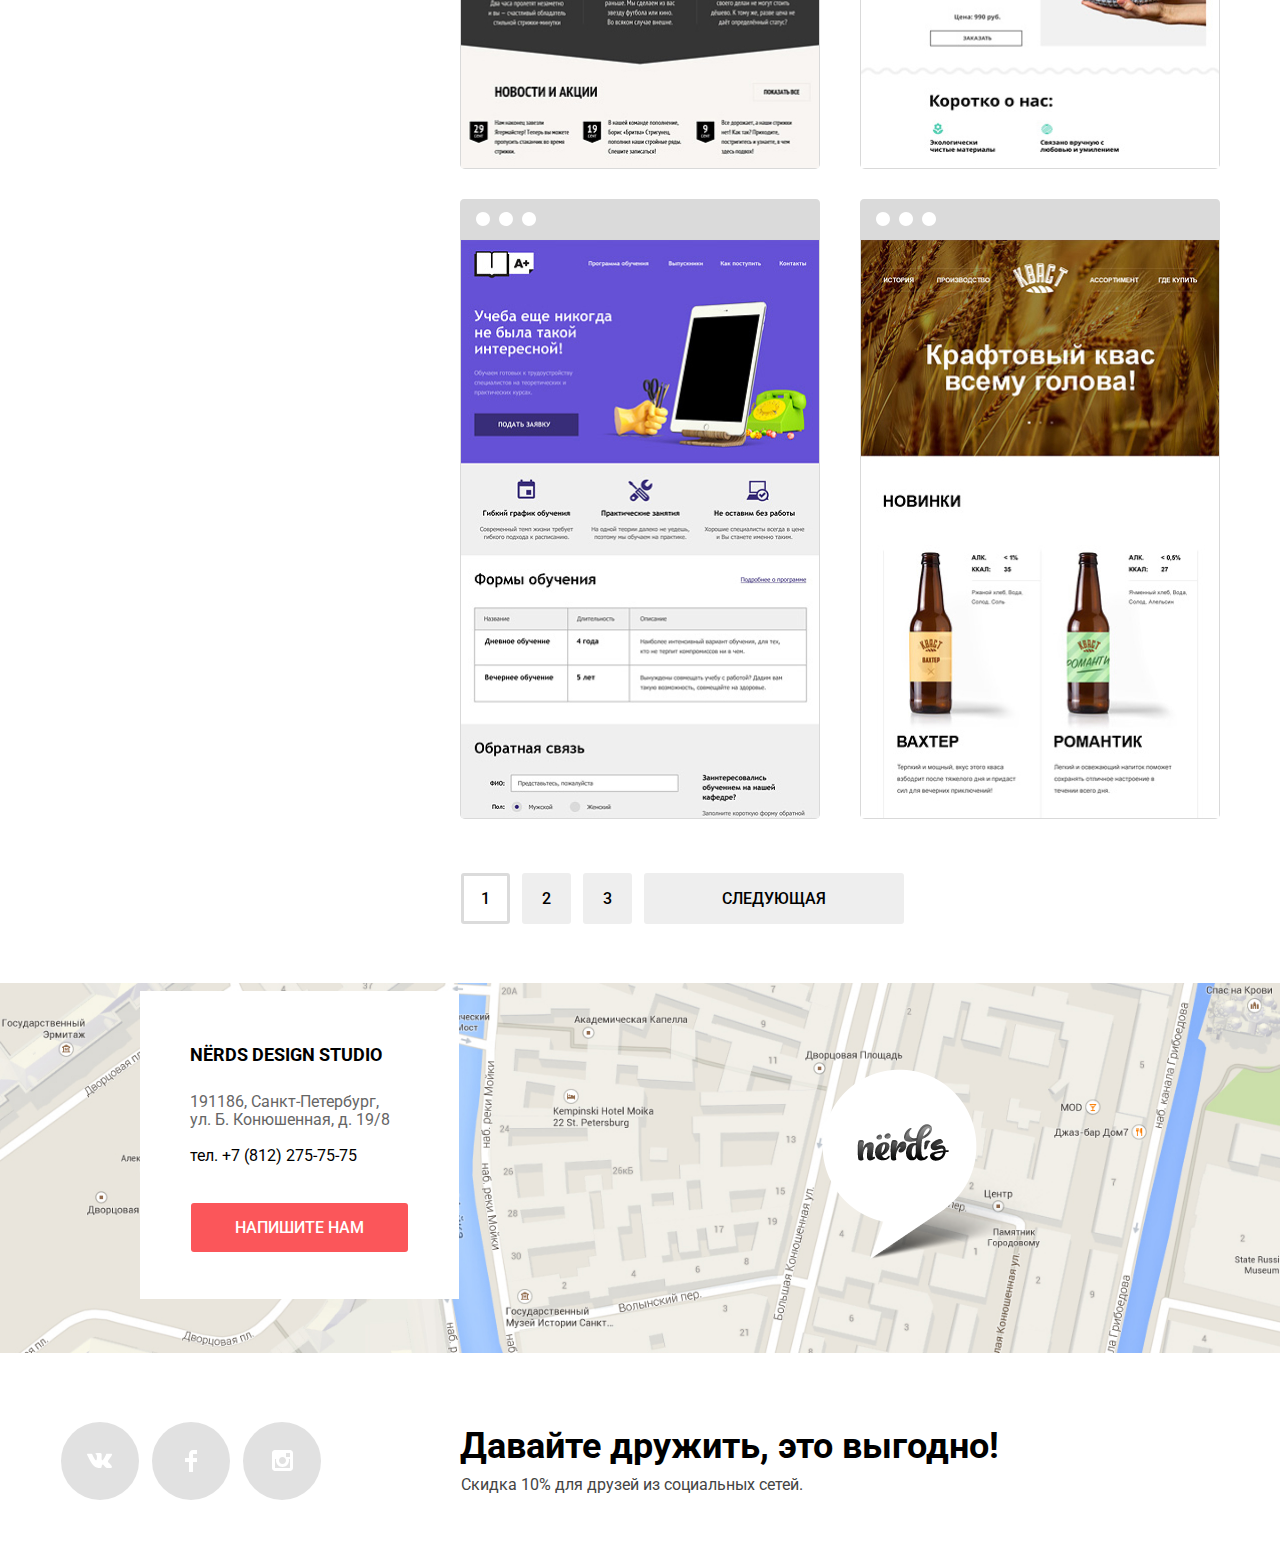
==== commit 4a6b6c07: "js" ====
--- a/catalog.html
+++ b/catalog.html
@@ -14,7 +14,7 @@
     <div class="main-navigation-container">
       <nav class="main-navigation">
         <a href="index.html " class="main-logo">
-          <img src="img/nerds-logo.svg" class="main-logo-item" alt="Логотип дизайн студии Нёрдс" />
+          <img src="img/nerds-logo.svg" class="main-logo-item"  width="160" height="65"  alt="Логотип дизайн студии Нёрдс" />
         </a>
         <ul class="nav-list">
           <li><a href="index.html" class="nav-item">Студия</a></li>
@@ -145,7 +145,7 @@
                 <h3>Sedona</h3>
               </a>
               <p>Информационный сайт<br> для туристов</p>
-              <a href="#" class="button-buy">9900 &#8381</a>
+              <a href="#" class="button-buy">9900 &#8381;</a>
             </div>
           </li>
           <li class="product-item">
@@ -157,7 +157,7 @@
                 <h3>Pink</h3>
               </a>
               <p>Продуктовый лендинг<br>приложения для iOS и Android</p>
-              <a href="#" class="button-buy">9900 &#8381</a>
+              <a href="#" class="button-buy">9900 &#8381;</a>
             </div>
           </li>
           <li class="product-item">
@@ -169,7 +169,7 @@
                 <h3>Borodinski</h3>
               </a>
               <p>Сайт салона красоты.<br>Для мужчин, да.</p>
-              <a href="#" class="button-buy">9900 &#8381</a>
+              <a href="#" class="button-buy">9900 &#8381;</a>
             </div>
           </li>
           <li class="product-item">
@@ -181,7 +181,7 @@
                 <h3>Mishka</h3>
               </a>
               <p>Интернет-магазин <br>вязаных игрушек</p>
-              <a href="#" class="button-buy">9900 &#8381</a>
+              <a href="#" class="button-buy">9900 &#8381;</a>
             </div>
           </li>
           <li class="product-item">
@@ -193,7 +193,7 @@
                 <h3>Aplus</h3>
               </a>
               <p>Лендинг курсов повышения<br> квалификации</p>
-              <a href="#" class="button-buy">9900 &#8381</a>
+              <a href="#" class="button-buy">9900 &#8381;</a>
             </div>
           </li>
           <li class="product-item">
@@ -205,7 +205,7 @@
                 <h3>Kvast</h3>
               </a>
               <p>Промо-сайт производителя<br>крафтового кваса</p>
-              <a href="#" class="button-buy">9900 &#8381</a>
+              <a href="#" class="button-buy">9900 &#8381;</a>
             </div>
           </li>
         </ul>
@@ -220,27 +220,27 @@
   </main>
   <footer class="main-footer">
     <div class="map">
-      <img src="img/map.jpg" alt="map" class="map-item">
-      <img src="img/map-marker.png" alt="map-marker" class="map-marker">
+      <img src="img/map.jpg" alt="map" width="1440" height="416" class="map-item">
+      <img src="img/map-marker.png" alt="map-marker" width="231" height="190" class="map-marker">
       <div class="address-card">
         <h4>NЁRDS DESIGN STUDIO</h4>
         <p>191186, Санкт-Петербург,<br>ул. Б. Конюшенная, д. 19/8</p>
-        <p class="adress-kard-p-position">тел. +7 (812) 275-75-75</p>
+        <a href="tel:+7 (812) 275-75-75" class="adress-kard-a-position">тел. +7 (812) 275-75-75</a>
         <a href="#" class="adress-btn" name="adress-btn">Напишите нам</a>
       </div>
     </div>
     <div class="footer-container">
       <ul class="social">
         <li class="social-item">
-          <a href="https://vk.com/" class="a-btn-soc"><img src="img/vk-icon.svg" class="a-btn-soc-icon"
+          <a href="https://vk.com/" class="a-btn-soc"><img src="img/vk-icon.svg" width="26" height="15" class="a-btn-soc-icon"
               alt="vk_logo" /></a>
         </li>
         <li class="social-item">
-          <a href="https://ru-ru.facebook.com/" class="a-btn-soc"><img src="img/fb-icon.svg" class="a-btn-soc-icon"
+          <a href="https://ru-ru.facebook.com/" class="a-btn-soc"><img src="img/fb-icon.svg" width="12" height="22" class="a-btn-soc-icon"
               alt="facebook" /></a>
         </li>
         <li class="social-item">
-          <a href="https://www.instagram.com/" class="a-btn-soc"><img src="img/insta-icon.svg" class="a-btn-soc-icon"
+          <a href="https://www.instagram.com/" class="a-btn-soc"><img src="img/insta-icon.svg" width="21" height="21" class="a-btn-soc-icon"
               alt="instagram" /></a>
         </li>
       </ul>
@@ -267,8 +267,10 @@
       </label>
       <input type="submit" value="отправить" class="submit-button">
     </form>
-    <button type="button" class="close-modal-button" aria-label="Закрыть"><img src="img/close-modal.svg"></button>
+    <button type="button" class="close-modal-button" aria-label="Закрыть"><img src="img/close-modal.svg" width="33" height="33"
+        alt="Close"></button>
   </section>
+  <script src="js/modal.js"></script>
 </body>
 
 </html>--- a/css/style.css
+++ b/css/style.css
@@ -149,15 +149,23 @@
 }
 .slider-container {
   background-color: var(--main-background);
-  padding-bottom: 80px;
+  padding-bottom: 75px;
+  height: 346px;
 }
 .slider-item {
   list-style: none;
-  position: relative;
-  display: none;
+  position: absolute;
+  opacity: 0;
+  z-index: 1;
+  -webkit-transition: opacity 1s;
+  -moz-transition: opacity 1s;
+  -o-transition: opacity 1s;
+  transition: opacity 1s;
 }
 .slider-item.current {
   display: block;
+  opacity: 1;
+  z-index: 2;
 }
 .first-slide {
   position: absolute;
@@ -178,7 +186,6 @@
   height: 431px;
   background-image: url("../img/nerds-index-slide2.png");
   background-repeat: no-repeat;
-  overflow: hidden;
 }
 .third-slide {
   position: absolute;
@@ -189,7 +196,6 @@
   height: 431px;
   background-image: url("../img/nerds-index-slide3.png");
   background-repeat: no-repeat;
-  overflow: hidden;
 }
 .slider-item h3 {
   position: relative;
@@ -200,17 +206,29 @@
   line-height: 55px;
   margin-bottom: 25px;
 }
-.slider-item.second p {
+.first-p {
+  position: relative;
+  top: 15px;
+  z-index: 1;
+  font-weight: normal;
+  font-size: 16px;
+  line-height: 24px;
+  color: var(--gray-text);
+  margin-bottom: 55px;
+}
+.second-p {
   position: relative;
   top: 26px;
-}
-.slider-item.third p {
-  position: relative;
-  top: 26px;
-}
-.slider-item p {
-  position: relative;
-  top: 15px;
+  z-index: 1;
+  font-weight: normal;
+  font-size: 16px;
+  line-height: 24px;
+  color: var(--gray-text);
+  margin-bottom: 55px;
+}
+.third-p  {
+  position: relative;
+  top: 27px;
   z-index: 1;
   font-weight: normal;
   font-size: 16px;
@@ -234,7 +252,7 @@
   font-weight: 500;
   font-size: 16px;
   line-height: 18px;
-  padding: 16px 54px;
+  padding: 16px 55px;
 }
 .more-info-slider-btn:hover,
 .more-info-slider-btn:focus {
@@ -253,8 +271,9 @@
   display: flex;
   justify-content: space-between;
   position: relative;
-  top: -16px;
+  top: 301px;
   left: 232px;
+  z-index: 20;
 }
 .button-slider {
   width: 18px;
@@ -598,7 +617,7 @@
   text-transform: uppercase;
   margin-top: 49px;
   margin-left: 50px;
-  margin-top: 49px;
+  margin-bottom: 23px;
 }
 .address-card p {
   font-weight: normal;
@@ -608,10 +627,16 @@
   margin-left: 50px;
   margin-top: 17px;
 }
-.adress-kard-p-position {
-  margin-bottom: 51px;
+.adress-kard-a-position {
+  color: inherit;
+  position: relative;
+  left: 50px;
+  top: -1px;
 }
 .adress-btn {
+  position: relative;
+  top: 47px;
+  left: 1px;
   border-radius: 3px;
   background-color: var(--button-web);
   color: var(--white-text);
@@ -695,6 +720,9 @@
   box-shadow: 0px 20px 40px rgba(0, 0, 0, 0.4);
   display: none;
 }
+.modal-show {
+  display: block;
+}
 .form-container {
   display: flex;
   margin-left: 100px;
@@ -751,7 +779,7 @@
   width: 360px;
   height: 50px;
   position: relative;
-  top: 8px;
+  top: 9px;
   padding-left: 14px;
 }
 .name-field:invalid {
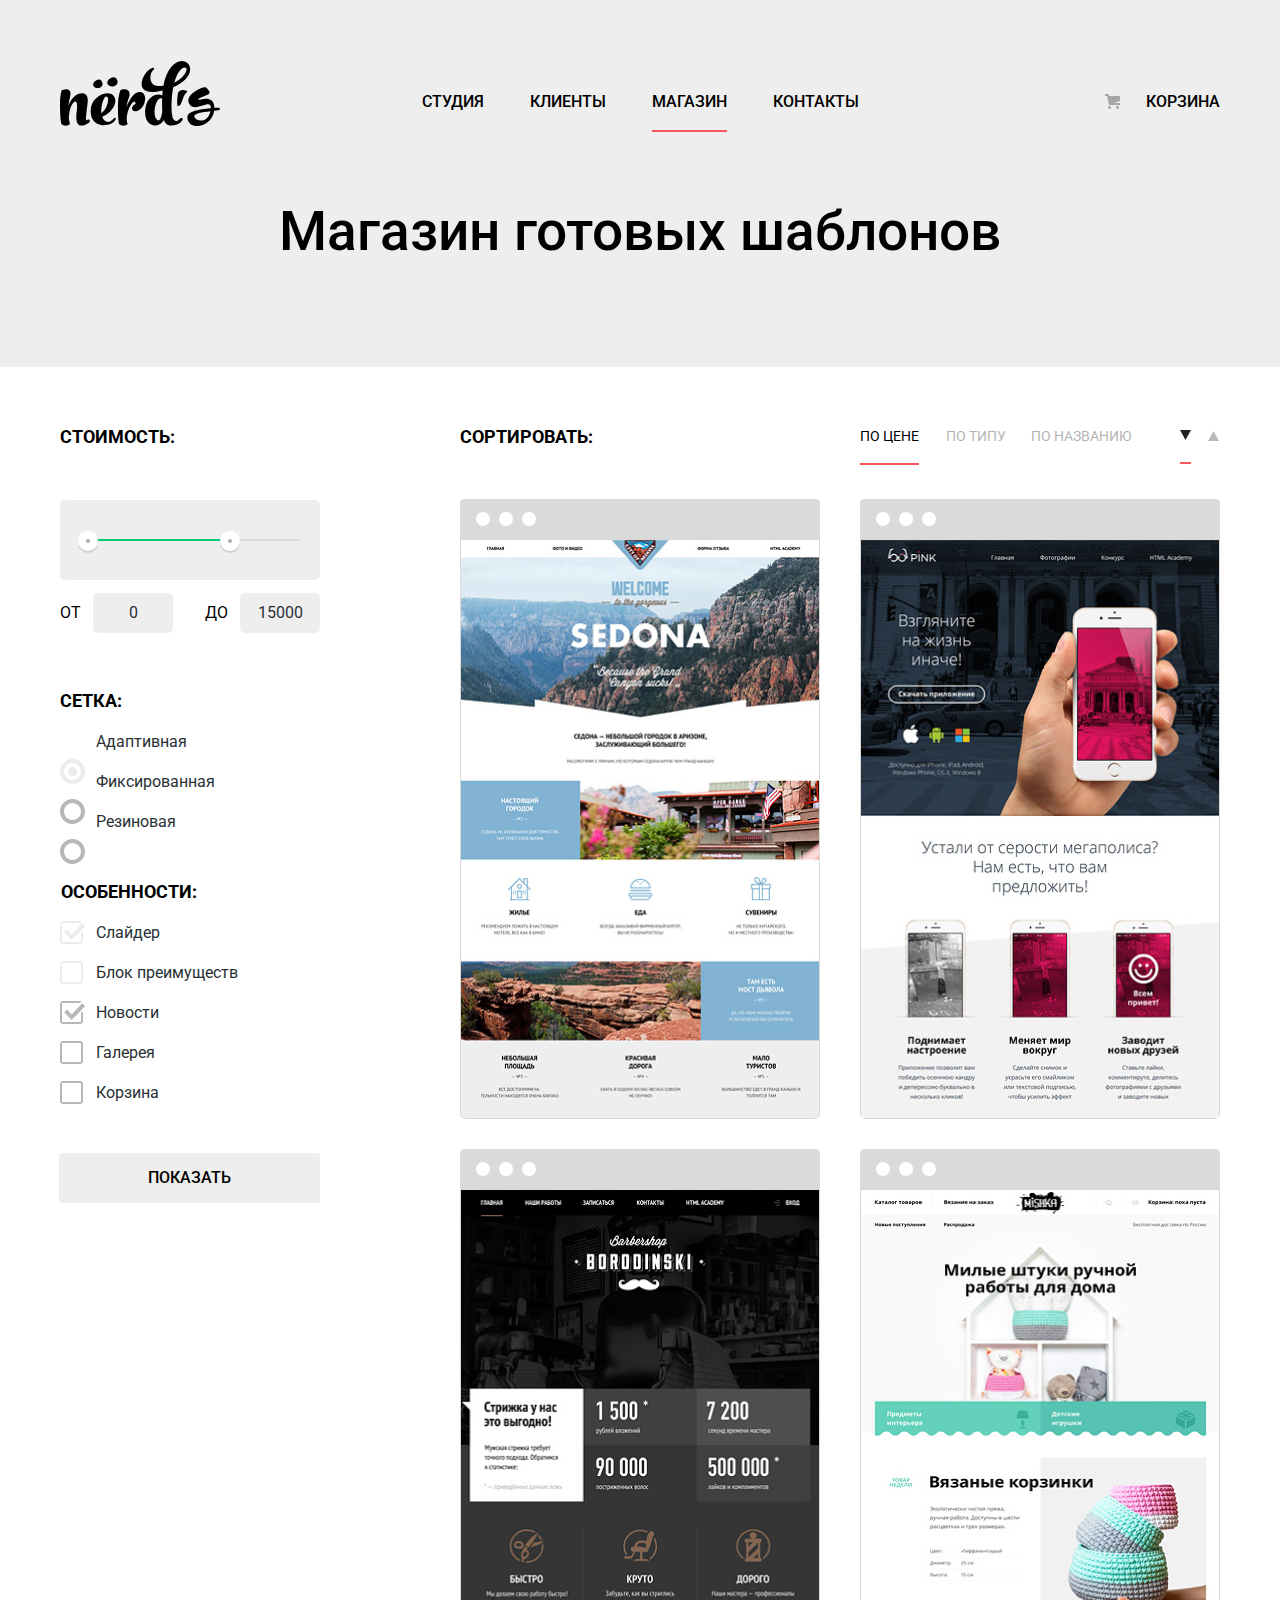
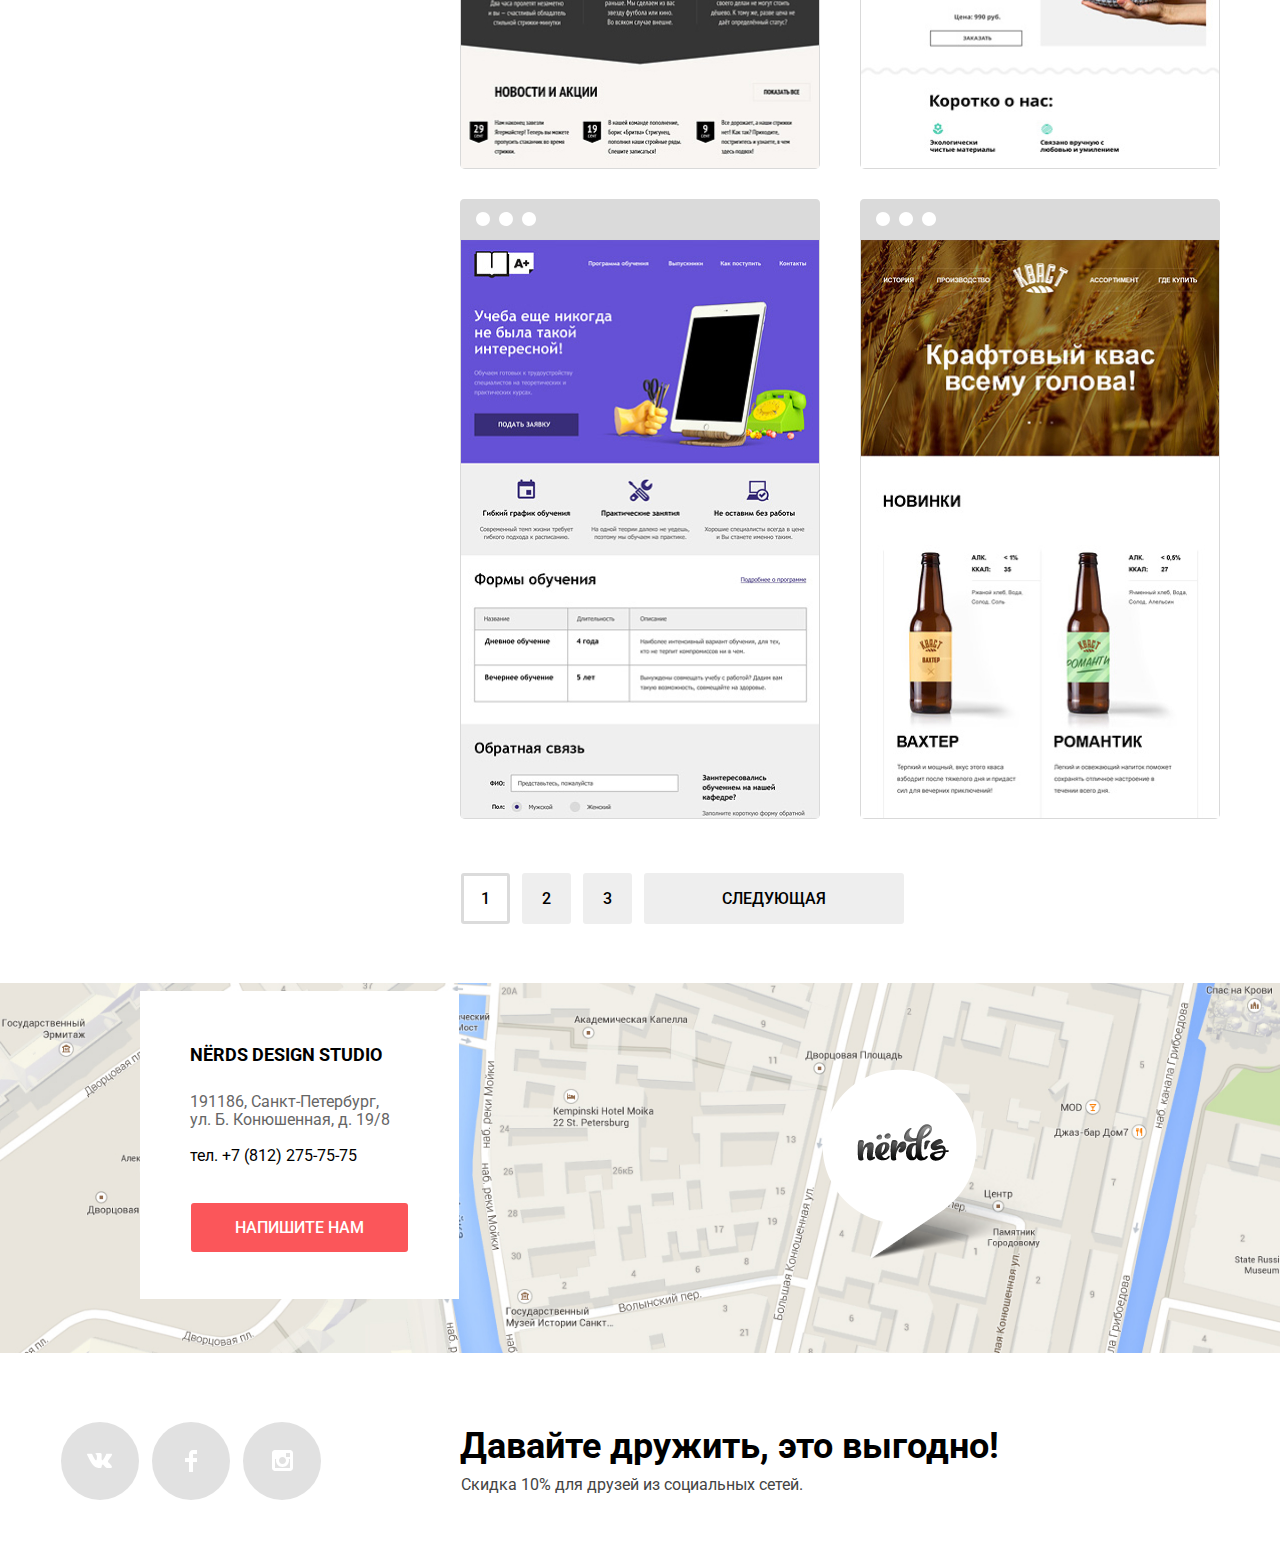
==== commit 65696e17: "куча правок" ====
--- a/catalog.html
+++ b/catalog.html
@@ -14,12 +14,13 @@
     <div class="main-navigation-container">
       <nav class="main-navigation">
         <a href="index.html " class="main-logo">
-          <img src="img/nerds-logo.svg" class="main-logo-item"  width="160" height="65"  alt="Логотип дизайн студии Нёрдс" />
+          <img src="img/nerds-logo.svg" class="main-logo-item" width="160" height="65"
+            alt="Логотип дизайн студии Нёрдс" />
         </a>
         <ul class="nav-list">
           <li><a href="index.html" class="nav-item">Студия</a></li>
           <li><a href="blank.html" class="nav-item">Клиенты</a></li>
-          <li><a href="catalog.html" class="nav-item active">Магазин</a></li>
+          <li><a class="active">Магазин</a></li>
           <li><a href="blank.html" class="nav-item">Контакты</a></li>
         </ul>
         <ul class="basket">
@@ -35,6 +36,7 @@
     </div>
     <div class="catalog-container">
       <section class="price">
+        <h2 class="visually-hidden">Цена и особенности</h2>
         <form action="https://echo.htmlacademy.ru/courses" method="get" class="price-container">
           <fieldset class="price-range-container">
             <legend>Стоимость:</legend>
@@ -59,7 +61,7 @@
           <fieldset class="grid-choise-container">
             <legend>Сетка:</legend>
             <label class="radio adaptive">
-              <input type="radio" name="grid-choise" value="adaptive" class="radio-input" checked>
+              <input type="radio" name="grid-choise" value="adaptive" class="radio-input" checked disabled>
               <span class="radio-button adaptive"></span>
               Адаптивная
             </label>
@@ -77,12 +79,12 @@
           <fieldset class="features-checkbox-container">
             <legend>Особенности:</legend>
             <label class="check">
-              <input type="checkbox" name="slider" class="check_input" checked>
+              <input type="checkbox" name="slider" class="check_input" checked disabled>
               <span class="check-box slider"></span>
               Слайдер
             </label>
             <label class="check">
-              <input type="checkbox" name="block-advantages" class="check_input">
+              <input type="checkbox" name="block-advantages" class="check_input" disabled>
               <span class="check-box advantages"></span>
               Блок преимуществ
             </label>
@@ -117,14 +119,14 @@
           <li class="sorting-item cc">
             <a href="#">По названию</a>
           </li>
-          <li class="sorting-item to-down">
+          <li class="sorting-item to-down" aria-label="Сверху - вниз">
             <a href="#" class="sorting-a active">
               <svg width="11" height="10" viewBox="0 0 11 10" fill="none" xmlns="http://www.w3.org/2000/svg">
                 <path d="M5.5 10L0 0H11" fill="#231F20" />
               </svg>
             </a>
           </li>
-          <li class="sorting-item to-up">
+          <li class="sorting-item to-up" aria-label="Снизу - вверх">
             <a href="#">
               <svg width="11" height="10" viewBox="0 0 11 10" fill="none" xmlns="http://www.w3.org/2000/svg">
                 <path d="M5.5 0L0 10H11L5.5 0Z" fill="#231F20" />
@@ -138,7 +140,7 @@
         <ul class="product-list">
           <li class="product-item">
             <a href="#">
-              <img src="img/img-sedona1.jpg" width="359" height="578" alt="Sedona">
+              <img src="img/img-sedona1.jpg" width="358" height="578" alt="Sedona">
             </a>
             <div class="buy-bar">
               <a href="#" class="product-name-a">
@@ -174,7 +176,7 @@
           </li>
           <li class="product-item">
             <a href="#">
-              <img src="img/img-mishka1.jpg" width="359" height="578" alt="Mishka">
+              <img src="img/img-mishka1.jpg" width="358" height="578" alt="Mishka">
             </a>
             <div class="buy-bar">
               <a href="#" class="product-name-a">
@@ -186,7 +188,7 @@
           </li>
           <li class="product-item">
             <a href="#">
-              <img src="img/img-aplus1.jpg" width="359" height="578" alt="Aplus">
+              <img src="img/img-aplus1.jpg" width="358" height="578" alt="Aplus">
             </a>
             <div class="buy-bar">
               <a href="#" class="product-name-a">
@@ -198,7 +200,7 @@
           </li>
           <li class="product-item">
             <a href="#">
-              <img src="img/img-kvast1.jpg" width="359" height="578" alt="Kvast">
+              <img src="img/img-kvast1.jpg" width="358" height="578" alt="Kvast">
             </a>
             <div class="buy-bar">
               <a href="#" class="product-name-a">
@@ -210,7 +212,7 @@
           </li>
         </ul>
         <ul class="pagination">
-          <li class="page-nav-item active"><a>1</a></li>
+          <li class="page-nav-item active-list"><a>1</a></li>
           <li class="page-nav-item"><a href="#">2</a></li>
           <li class="page-nav-item"><a href="#">3</a></li>
           <li class="page-nav-item-next"><a href="#">Следующая</a></li>
@@ -225,23 +227,23 @@
       <div class="address-card">
         <h4>NЁRDS DESIGN STUDIO</h4>
         <p>191186, Санкт-Петербург,<br>ул. Б. Конюшенная, д. 19/8</p>
-        <a href="tel:+7 (812) 275-75-75" class="adress-kard-a-position">тел. +7 (812) 275-75-75</a>
-        <a href="#" class="adress-btn" name="adress-btn">Напишите нам</a>
+        <a href="tel:+78122757575" class="adress-kard-a-position">тел. +7 (812) 275-75-75</a>
+        <a href="#" class="adress-btn" id="adress-btn">Напишите нам</a>
       </div>
     </div>
     <div class="footer-container">
       <ul class="social">
         <li class="social-item">
-          <a href="https://vk.com/" class="a-btn-soc"><img src="img/vk-icon.svg" width="26" height="15" class="a-btn-soc-icon"
-              alt="vk_logo" /></a>
+          <a href="https://vk.com/" class="a-btn-soc"><img src="img/vk-icon.svg" width="26" height="15"
+              class="a-btn-soc-icon" alt="vk_logo" /></a>
         </li>
         <li class="social-item">
-          <a href="https://ru-ru.facebook.com/" class="a-btn-soc"><img src="img/fb-icon.svg" width="12" height="22" class="a-btn-soc-icon"
-              alt="facebook" /></a>
+          <a href="https://ru-ru.facebook.com/" class="a-btn-soc"><img src="img/fb-icon.svg" width="12" height="22"
+              class="a-btn-soc-icon" alt="facebook" /></a>
         </li>
         <li class="social-item">
-          <a href="https://www.instagram.com/" class="a-btn-soc"><img src="img/insta-icon.svg" width="21" height="21" class="a-btn-soc-icon"
-              alt="instagram" /></a>
+          <a href="https://www.instagram.com/" class="a-btn-soc"><img src="img/insta-icon.svg" width="21" height="21"
+              class="a-btn-soc-icon" alt="instagram" /></a>
         </li>
       </ul>
       <div class="stuff">
@@ -267,10 +269,10 @@
       </label>
       <input type="submit" value="отправить" class="submit-button">
     </form>
-    <button type="button" class="close-modal-button" aria-label="Закрыть"><img src="img/close-modal.svg" width="33" height="33"
-        alt="Close"></button>
+    <button type="button" class="close-modal-button" aria-label="Закрыть"><img src="img/close-modal.svg" width="33"
+        height="33" alt="Close"></button>
   </section>
-  <script src="js/modal.js"></script>
+  <script src="js/script.js"></script>
 </body>
 
 </html>--- a/css/style.css
+++ b/css/style.css
@@ -17,6 +17,8 @@
   --product-background: #f2f2f2;
   --buy-bar-color: #4d4d4d;
   --range-line-color: #d7dcdf;
+  --range-dot: #ABABAB;
+
 
   /*Buttons*/
 
@@ -97,6 +99,7 @@
   margin-top: 23px;
   padding: 0;
   display: flex;
+  flex-wrap: wrap;
   justify-content: space-between;
   align-items: center;
   width: 437px;
@@ -121,22 +124,23 @@
   color: var(--black-text);
 }
 
-.nav-list a:hover,
-.nav-list a:focus,
+.nav-list .nav-item:hover,
+.nav-list .nav-item:focus,
 .basket a:hover,
 .basket a:focus {
   color: var(--text-guidance);
 }
-.nav-list a:active,
+.nav-list .nav-item:active,
 .basket a:active {
   cursor: default;
   mix-blend-mode: normal;
   opacity: 0.3;
   color: var(--black-text);
 }
-.nav-item.active {
+.active {
   border-bottom: 2px solid var(--text-guidance);
   padding-bottom: 19px;
+  color: var(--black-text);
 }
 /*Slider*/
 .slider-list {
@@ -267,19 +271,19 @@
 }
 .buttons-slider-container {
   width: 88px;
-  margin-left: 676px;
   display: flex;
   justify-content: space-between;
-  position: relative;
-  top: 301px;
-  left: 232px;
+  position: absolute;
+  top: 443px;
+  left: 50%;
+  transform: translateX(-50%);
   z-index: 20;
 }
 .button-slider {
   width: 18px;
   height: 18px;
   border-radius: 50%;
-  background-color: white;
+  background-color: var(--white-text);
   border: 1px solid white;
   position: relative;
   outline: none;
@@ -526,6 +530,7 @@
 /*Companies*/
 .companies {
   display: flex;
+  flex-wrap: wrap;
   justify-content: space-around;
   align-items: center;
   border-top: 2px solid var(--main-background);
@@ -661,7 +666,8 @@
   list-style: none;
   padding: 0 10px;
   display: flex;
-  width: 261px;
+  flex-wrap: wrap;
+  width: 273px;
   position: relative;
   left: -9px;
   top: 46px;
@@ -716,7 +722,7 @@
   width: 960px;
   height: 590px;
   font-family: inherit;
-  background: #ffffff;
+  background:var(--white-text);
   box-shadow: 0px 20px 40px rgba(0, 0, 0, 0.4);
   display: none;
 }
@@ -763,13 +769,13 @@
   height: 50px;
 }
 .field:hover {
-  background: #ffffff;
+  background: var(--white-text);
   border: 2px solid #b4b9bb;
   box-sizing: border-box;
   border-radius: 3px;
 }
 .field:focus {
-  background: #ffffff;
+  background:var(--white-text);
   border: 2px solid #000000;
   box-sizing: border-box;
   border-radius: 3px;
@@ -783,7 +789,7 @@
   padding-left: 14px;
 }
 .name-field:invalid {
-  background: #ffffff;
+  background: var(--white-text);
   border: 2px solid #e74246;
   box-sizing: border-box;
   border-radius: 3px;
@@ -796,7 +802,7 @@
   padding-left: 14px;
 }
 .mail-field:invalid {
-  background: #ffffff;
+  background: var(--white-text);
   border: 2px solid #e74246;
   box-sizing: border-box;
   border-radius: 3px;
@@ -938,7 +944,7 @@
   position: relative;
   top: 2px;
   height: 41px;
-  background-color: #f1f1f1;
+  background-color: var(--main-background);
   border-radius: 5px;
   margin-bottom: 16px;
   padding-top: 39px;
@@ -947,12 +953,12 @@
 }
 .range-controls .scale {
   height: 2px;
-  background: #d7dcde;
+  background: var(--range-line-color);
 }
 .range-controls .bar {
   width: 70%;
   height: 2px;
-  background: #00ca74;
+  background: var(--button-app);
 }
 .range-controls .toggle {
   position: absolute;
@@ -961,8 +967,8 @@
   width: 4px;
   height: 4px;
   padding: 0;
-  border: 8px solid #ffffff;
-  background-color: #ababab;
+  border: 8px solid var(--white-text);
+  background-color: var(--range-dot);
   border-radius: 50%;
   box-shadow: 0 2px 1px 0 #cfcfcf;
   cursor: pointer;
@@ -993,7 +999,7 @@
   color: #283136;
   border: none;
   border-radius: 5px;
-  background: #f1f1f1;
+  background: var(--main-background);
   font-weight: normal;
   font-size: 16px;
   line-height: 22px;
@@ -1285,8 +1291,9 @@
   opacity: 1;
 }
 .product-item:hover {
-  box-shadow: 0px 6px 15px rgba(0, 1, 1, 0.25);
-  border: none;
+ background: var(--white-text);
+ box-shadow: 0px 6px 15px rgba(0, 1, 1, 0.25);
+ border-radius: 5px;
 }
 .button-buy {
   position: absolute;
@@ -1401,7 +1408,7 @@
   mix-blend-mode: normal;
   color: rgba(0, 1, 1, 0.3);
 }
-.page-nav-item.active a {
+.page-nav-item.active-list a {
   background: rgba(0, 0, 0, 0.0001);
   border: 3px solid #dbdbdb;
   box-sizing: border-box;
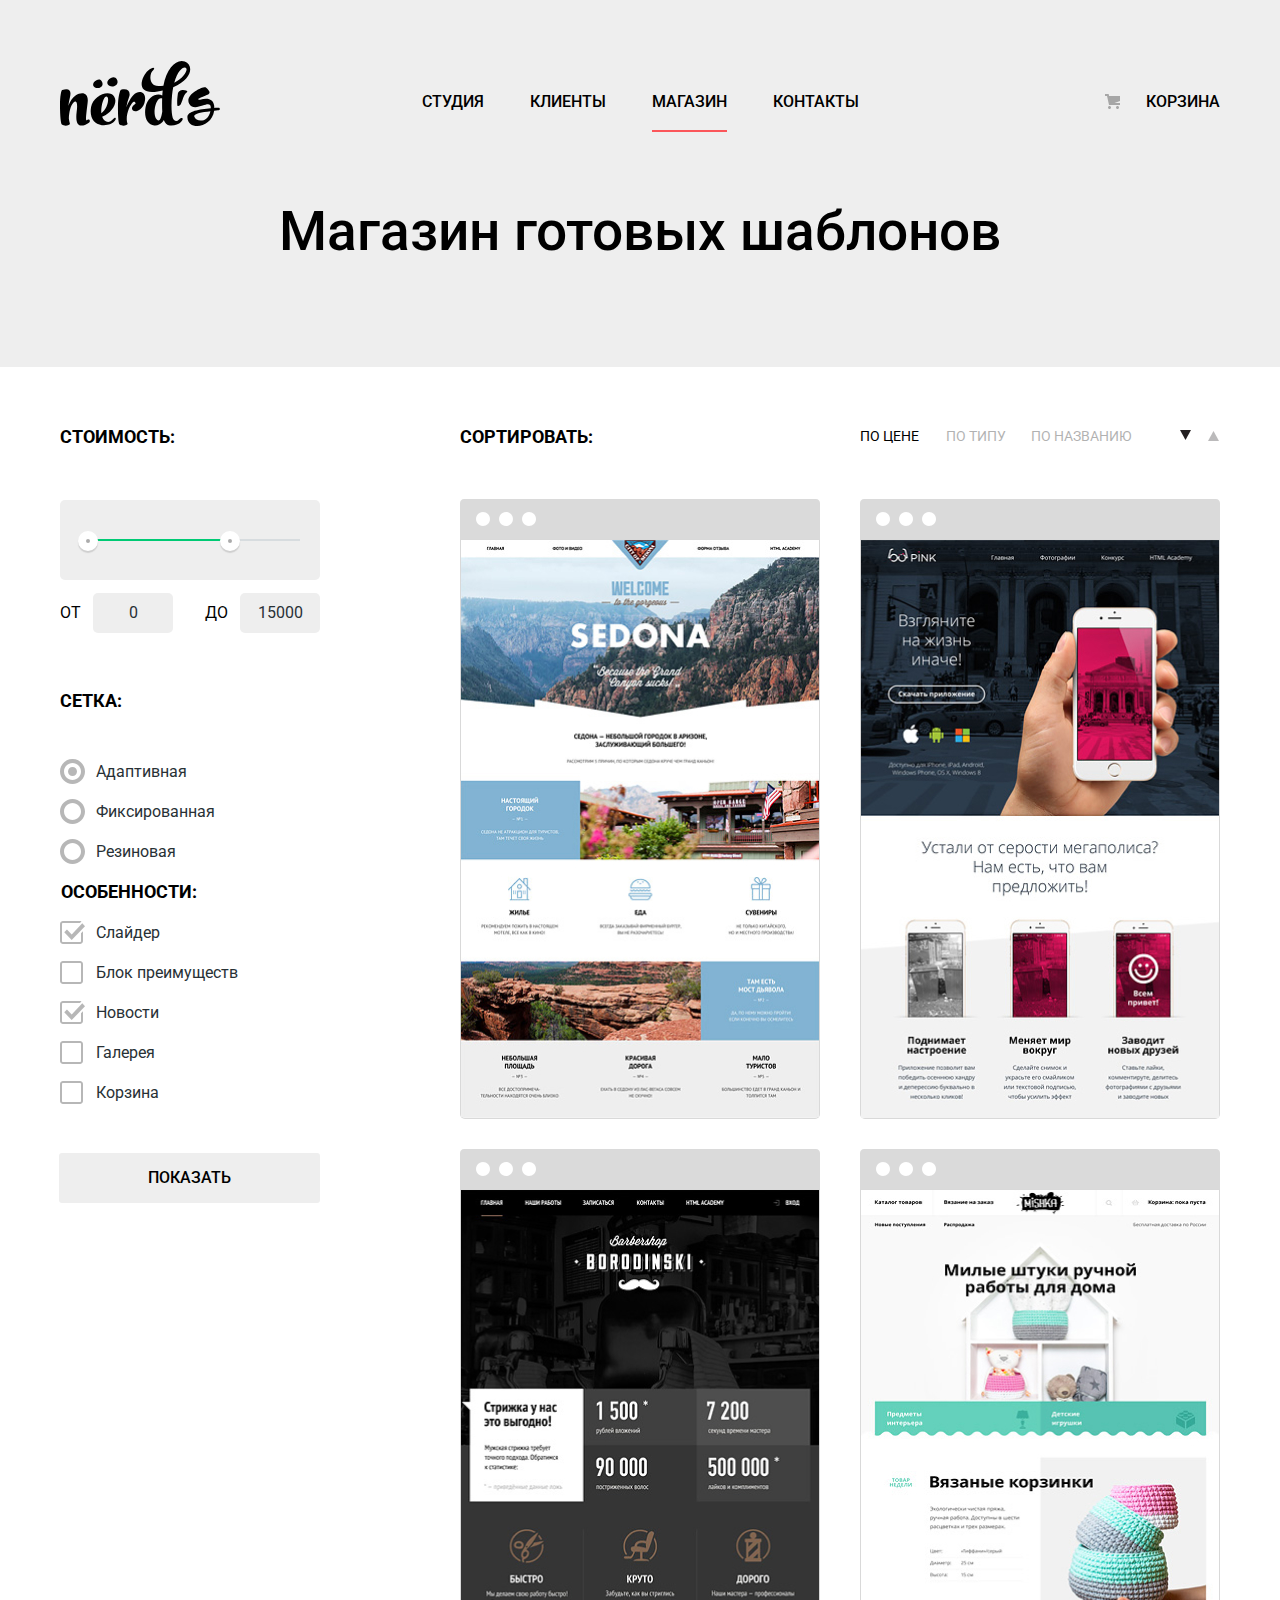
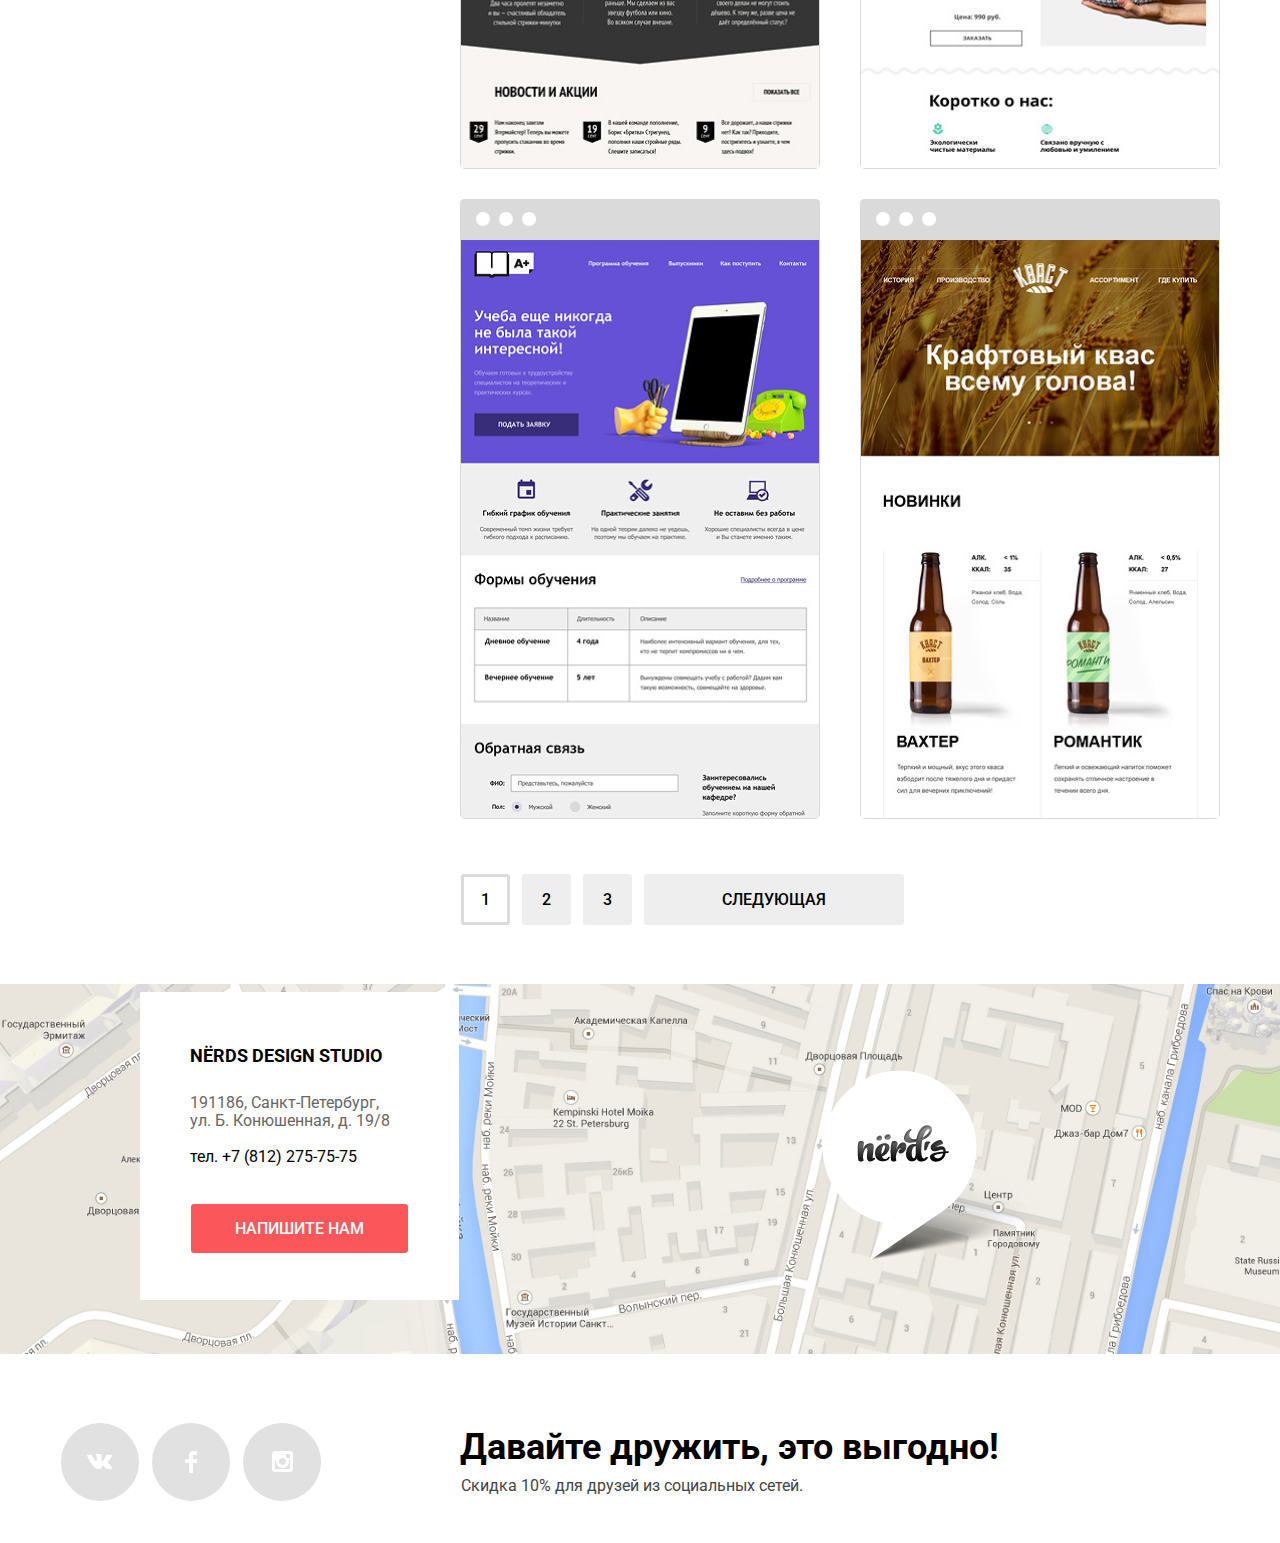
==== commit 4b50a810: "Последние правки(надеюсь)" ====
--- a/catalog.html
+++ b/catalog.html
@@ -14,7 +14,7 @@
     <div class="main-navigation-container">
       <nav class="main-navigation">
         <a href="index.html " class="main-logo">
-          <img src="img/nerds-logo.svg" class="main-logo-item" width="160" height="65"
+          <img src="img/nerds-logo.svg" class="main-logo-item logo-active" width="160" height="65"
             alt="Логотип дизайн студии Нёрдс" />
         </a>
         <ul class="nav-list">
@@ -61,47 +61,47 @@
           <fieldset class="grid-choise-container">
             <legend>Сетка:</legend>
             <label class="radio adaptive">
-              <input type="radio" name="grid-choise" value="adaptive" class="radio-input" checked disabled>
-              <span class="radio-button adaptive"></span>
-              Адаптивная
+              <input type="radio" name="grid-choise" value="adaptive" class="radio-input" checked>
+              <span class="radio-button adaptive">Адаптивная</span>
+
             </label>
             <label class="radio fixed">
               <input type="radio" name="grid-choise" value="fixed" class="radio-input">
-              <span class="radio-button fixed"></span>
-              Фиксированная
+              <span class="radio-button fixed">Фиксированная</span>
+
             </label>
             <label class="radio rubber">
               <input type="radio" name="grid-choise" value="rubber" class="radio-input">
-              <span class="radio-button rubber"></span>
-              Резиновая
+              <span class="radio-button rubber">Резиновая</span>
+
             </label>
           </fieldset>
           <fieldset class="features-checkbox-container">
             <legend>Особенности:</legend>
             <label class="check">
-              <input type="checkbox" name="slider" class="check_input" checked disabled>
-              <span class="check-box slider"></span>
-              Слайдер
-            </label>
-            <label class="check">
-              <input type="checkbox" name="block-advantages" class="check_input" disabled>
-              <span class="check-box advantages"></span>
-              Блок преимуществ
+              <input type="checkbox" name="slider" class="check_input" checked >
+              <span class="check-box slider">Слайдер</span>
+              
+            </label>
+            <label class="check">
+              <input type="checkbox" name="block-advantages" class="check_input">
+              <span class="check-box advantages">Блок преимуществ</span>
+              
             </label>
             <label class="check">
               <input type="checkbox" name="news" class="check_input" checked>
-              <span class="check-box news"></span>
-              Новости
+              <span class="check-box news">Новости</span>
+              
             </label>
             <label class="check">
               <input type="checkbox" name="gallery" class="check_input">
-              <span class="check-box gallery"></span>
-              Галерея
+              <span class="check-box gallery">Галерея</span>
+              
             </label>
             <label class="check">
               <input type="checkbox" name="cart-basket" class="check_input">
-              <span class="check-box cart-basket"></span>
-              Корзина
+              <span class="check-box cart-basket">Корзина</span>
+              
             </label>
           </fieldset>
           <button type="submit" class="sorting-show-button">Показать</button>
@@ -111,7 +111,7 @@
         <h2>Сортировать:</h2>
         <ul class="sorting-list">
           <li class="sorting-item aa">
-            <a href="#" class="sorting-a active">По цене</a>
+            <a href="#" class="sorting-a a-active">По цене</a>
           </li>
           <li class="sorting-item bb">
             <a href="#">По типу</a>
@@ -120,7 +120,7 @@
             <a href="#">По названию</a>
           </li>
           <li class="sorting-item to-down" aria-label="Сверху - вниз">
-            <a href="#" class="sorting-a active">
+            <a href="#" class="sorting-a a-active">
               <svg width="11" height="10" viewBox="0 0 11 10" fill="none" xmlns="http://www.w3.org/2000/svg">
                 <path d="M5.5 10L0 0H11" fill="#231F20" />
               </svg>
--- a/css/style.css
+++ b/css/style.css
@@ -91,6 +91,9 @@
 }
 .main-navigation-container {
   background-color: var(--main-background);
+}
+.main-logo-item.logo-active:active {
+ opacity: 0.3;
 }
 .nav-list {
   position: relative;
@@ -1027,13 +1030,6 @@
   line-height: 30px;
   color: var(--black-text);
 }
-.radio {
-  margin-left: 36px;
-  font-weight: normal;
-  font-size: 16px;
-  line-height: 19px;
-  color: var(--gray-text);
-}
 .radio-input {
   position: absolute;
   width: 1px;
@@ -1043,19 +1039,40 @@
   padding-left: 30px;
 }
 .radio-button {
+ font-family: inherit;
+ font-style: normal;
+ font-weight: normal;
+ font-size: 16px;
+ line-height: 19px;
+ color: var(--gray-text);
+}
+.radio-button::before {
+  content: url(../img/radio-off.svg);
   width: 25px;
   height: 25px;
+  background-repeat: no-repeat;
   opacity: 0.4;
-  background-image: url(../img/radio-off.svg);
-}
-.radio-input:checked + .radio-button {
-  background-image: url(../img/radio-on.svg);
-}
-.radio-input:focus + .radio-button {
+  position: absolute;
+  top: -3px;
+  left: -36px;
+}
+.radio-input:checked + .radio-button::before {
+  content: url(../img/radio-on.svg);
+  width: 25px;
+  height: 25px;
+  background-repeat: no-repeat;
+  position: absolute;
+  top: -3px;
+  left: -36px;
+}
+.radio-input:focus + .radio-button::before {
   opacity: 1;
 }
+.radio-input:disabled + .radio-button::before {
+  opacity: 0.1;
+}
 .radio-input:disabled + .radio-button {
-  opacity: 0.1;
+  opacity: 0.3;
 }
 .radio.adaptive {
   margin-top: 16px;
@@ -1068,19 +1085,20 @@
 }
 .radio-button.adaptive {
   position: absolute;
-  top: 43px;
-  left: 0px;
+  top: 46px;
+  left: 36px;
 }
 .radio-button.fixed {
   position: absolute;
-  left: 0px;
-  top: 83px;
+  left: 36px;
+  top: 86px;
 }
 .radio-button.rubber {
   position: absolute;
-  top: 123px;
-  left: 0;
-}
+  top: 126px;
+  left: 36px;
+}
+
 /*Check-box*/
 .features-checkbox-container {
   font-weight: normal;
@@ -1089,7 +1107,7 @@
   color: var(--gray-text);
   padding: 0;
   border: none;
-  margin-top: 99px;
+  margin-top: 156px;
   margin-left: 1px;
 }
 .features-checkbox-container legend {
@@ -1106,7 +1124,7 @@
   font-size: 16px;
   line-height: 19px;
   color: var(--gray-text);
-  margin-bottom: 21px;
+  margin-bottom: 40px;
   margin-left: 35px;
 }
 .check_input {
@@ -1117,6 +1135,61 @@
   clip: rect(0 0 0 0);
   padding-left: 30px;
 }
+.check-box {
+ font-family: inherit;
+ font-style: normal;
+ font-weight: normal;
+ font-size: 16px;
+ line-height: 19px;
+ color: var(--gray-text);
+ white-space: nowrap;
+}
+.check-box::before {
+  content: url(../img/checkbox-off.svg);
+  width: 23px;
+  height: 23px;
+  opacity: 0.4;
+  background-repeat: no-repeat;
+  position: absolute;
+  top: -2px;
+  left: -36px;
+}
+.check_input:checked + .check-box::before {
+  content: url(../img/checkbox-on.svg);
+  width: 23px;
+  height: 23px;
+  opacity: 0.4;
+  background-repeat: no-repeat;
+}
+.check_input:focus + .check-box::before {
+  opacity: 1;
+}
+.check_input:disabled + .check-box::before {
+  opacity: 0.1;
+}
+.check_input:disabled + .check-box {
+  opacity: 0.3;
+}
+.check-box.slider {
+ position: relative;
+}
+.check-box.advantages {
+  position: relative;
+  top: -19px;
+}
+.check-box.news {
+  position: relative;
+  top: -38px;
+}
+.check-box.gallery {
+  position: relative;
+  top: -57px;
+}
+.check-box.cart-basket {
+  position: relative;
+  top: -76px;
+}
+/*
 .check-box {
   width: 23px;
   height: 23px;
@@ -1163,7 +1236,7 @@
   left: -6px;
     top: -2px;
 }
-
+*/
 /*Sorting-show-button*/
 .sorting-show-button {
   background-color: var(--main-background);
@@ -1179,7 +1252,7 @@
   font-size: 16px;
   line-height: 18px;
   padding: 16px 88px;
-  margin-top: 30px;
+  margin-top: -65px;
   margin-left: -1px;
 }
 .sorting-show-button:hover,
@@ -1238,7 +1311,7 @@
   color: var(--black-text);
   opacity: 1;
 }
-.sorting-a.active {
+.sorting-a.a-active {
   opacity: 1;
 }
 .sorting-item.bb {
@@ -1381,7 +1454,7 @@
   display: flex;
   justify-content: space-between;
   width: 443px;
-  margin-top: 39px;
+  margin-top: 40px;
   margin-bottom: 72px;
   margin-right: auto;
   margin-left: 101px;
